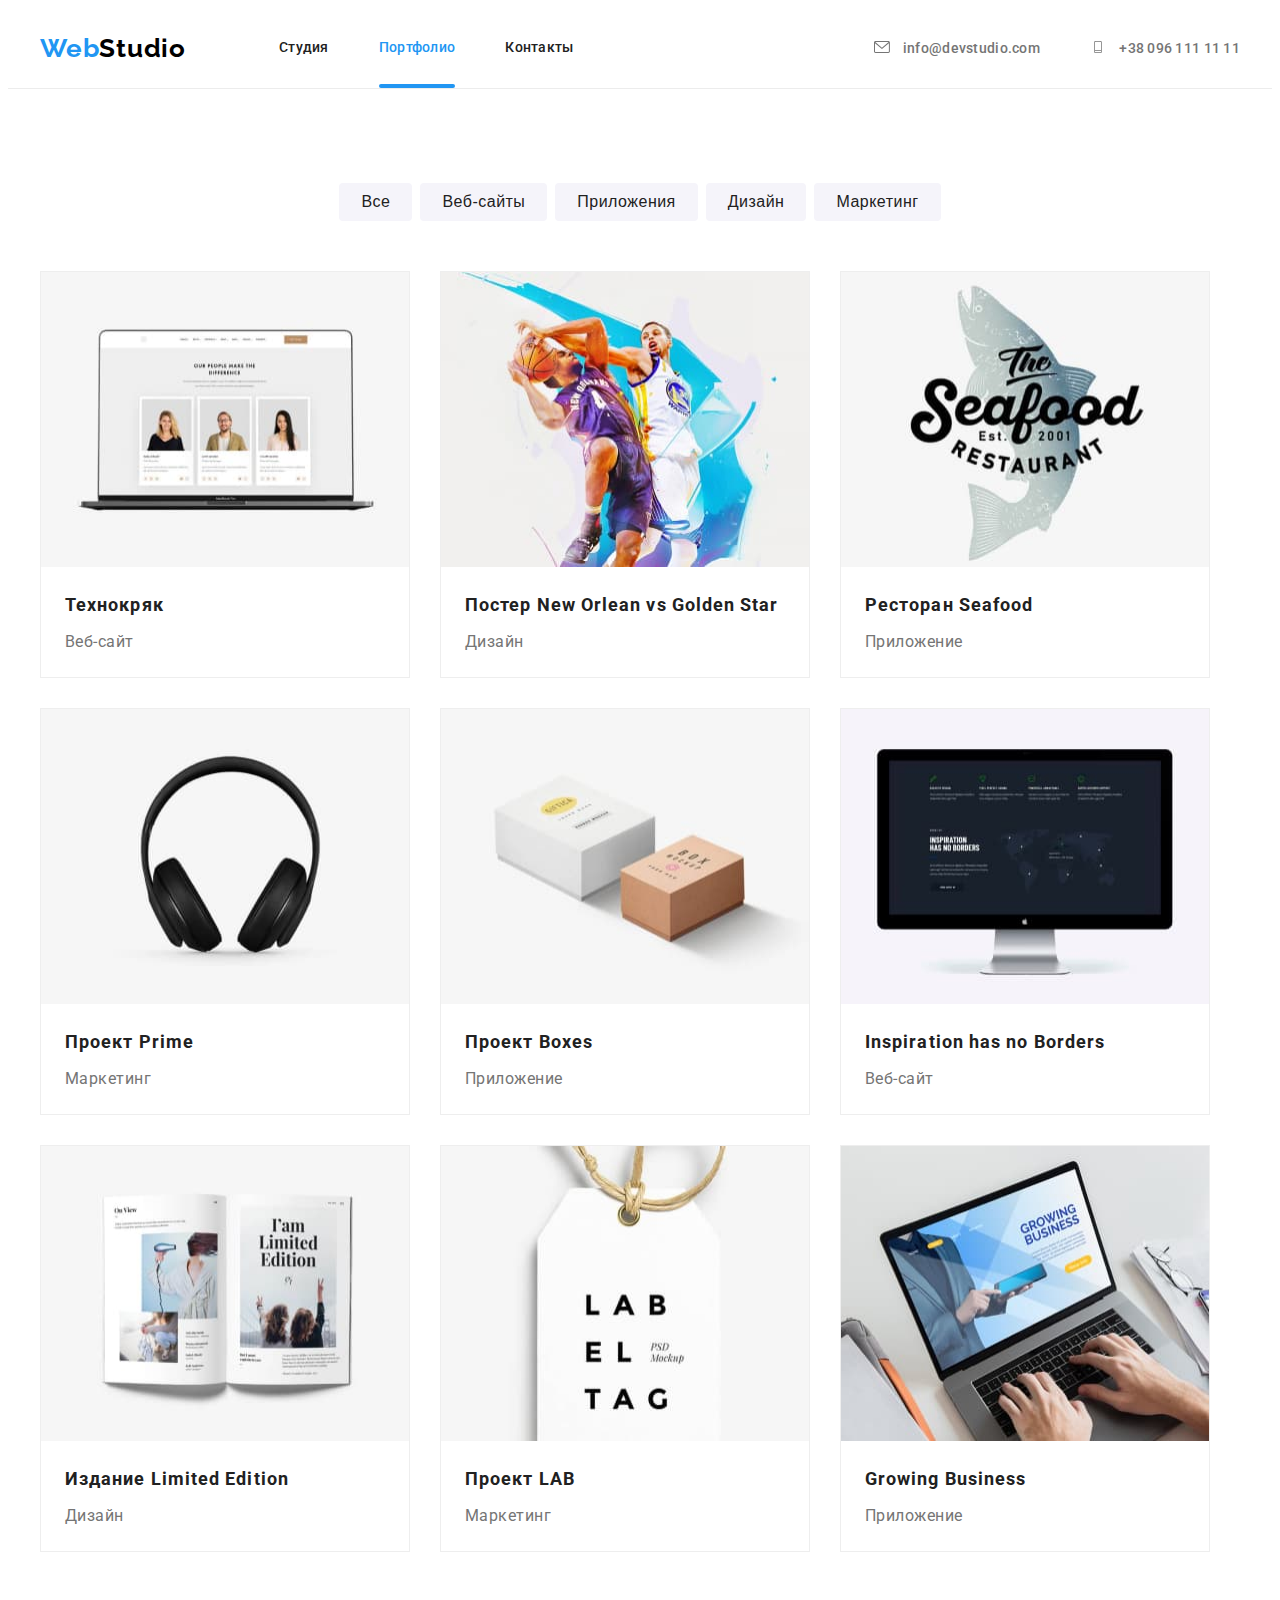
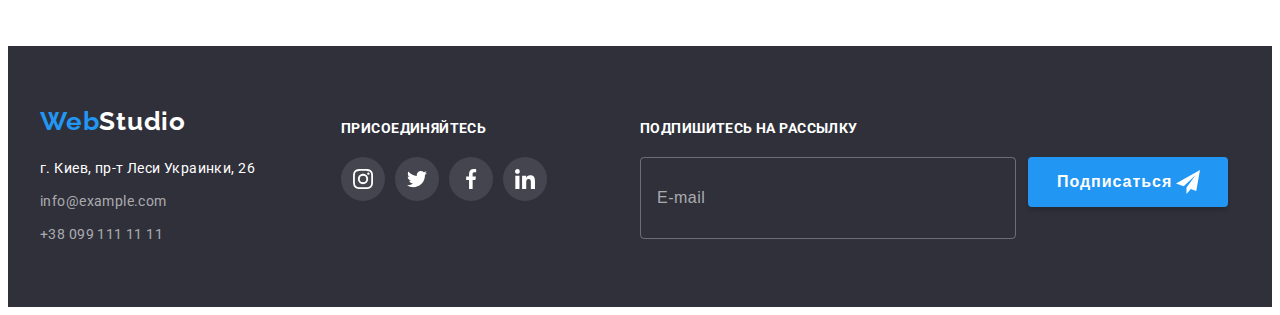
==== portfolio.html @ 43b305fa "Создал клон и перенес файлы предыдущей работы" ====
<!DOCTYPE html>
<html lang="ru">
  <head>
    <meta charset="UTF-8" />
    <meta name="viewport" content="width=device-width, initial-scale=1.0" />
    <title>Портфолио</title>
    <link rel="preconnect" href="https://fonts.gstatic.com" />
    <link
      href="https://fonts.googleapis.com/css2?family=Raleway:wght@700&family=Roboto:wght@400;500;700;900&display=swap"
      rel="stylesheet"
    />
    <link
      rel="stylesheet"
      href="https://cdnjs.cloudflare.com/ajax/libs/modern-normalize/1.0.0/modern-normalize.min.css"
      integrity="sha512-ISS7cAi1PEhQ8jnbJpJZMd29NlhNj4AWYyLOSp2CE/CsHxTCu+r+t0D2yoJudVrd0/8fTVPUVDzY5Tvli75u/g=="
      crossorigin="anonymous"
    />
    <link rel="stylesheet" href="./css/portfolio.min.css" />
  </head>
  <body>
    <!--шапка сайта-->
    <header class="header">
      <div class="conteiner">
        <nav class="nav">
          <a class="logo" href="./index.html"
            >Web<span class="header-hf-logo">Studio</span>
          </a>

          <ul class="nav-list">
            <li class="nav-list-item">
              <a class="nav-list-link any-transition" href="./index.html"
                >Студия</a
              >
            </li>
            <li class="nav-list-item">
              <a class="nav-list-link current any-transition" href=""
                >Портфолио</a
              >
            </li>
            <li class="nav-list-item">
              <a class="nav-list-link any-transition" href="">Контакты</a>
            </li>
          </ul>
        </nav>

        <ul class="header-contacts">
          <li class="header-contacts-item">
            <a
              class="header-contacts-link-mail any-transition"
              href="mailto:info@devstudio.com"
            >
              <svg class="header-contacts-link-icon any-transition">
                <use href="./sprite.svg#mail"></use>
              </svg>
              info@devstudio.com
            </a>
          </li>
          <li class="header-contacts-item">
            <a
              class="header-contacts-link-tel any-transition"
              href="tel:+380961111111"
            >
              <svg class="header-contacts-link-icon any-transition">
                <use href="./sprite.svg#tel"></use>
              </svg>
              +38 096 111 11 11</a
            >
          </li>
        </ul>
      </div>
    </header>
    <!--герой-->
    <main class="portfolio-hero">
      <section class="portfolio-nav">
        <div class="conteiner">
          <h1 hidden>Портфолио</h1>
          <ul class="portfolio-nav-list">
            <li class="portfolio-nav-list-item">
              <button
                class="portfolio-nav-list-btn any-transition"
                type="button"
              >
                Все
              </button>
            </li>
            <li class="portfolio-nav-list-item">
              <button
                class="portfolio-nav-list-btn any-transition"
                type="button"
              >
                Веб-сайты
              </button>
            </li>
            <li class="portfolio-nav-list-item">
              <button
                class="portfolio-nav-list-btn any-transition"
                type="button"
              >
                Приложения
              </button>
            </li>
            <li class="portfolio-nav-list-item">
              <button
                class="portfolio-nav-list-btn any-transition"
                type="button"
              >
                Дизайн
              </button>
            </li>
            <li class="portfolio-nav-list-item">
              <button
                class="portfolio-nav-list-btn any-transition"
                type="button"
              >
                Маркетинг
              </button>
            </li>
          </ul>

          <ul class="portfolio-list">
            <li class="portfolio-list-item">
              <a class="portfolio-list-link any-transition" href="">
                <div class="portfolio-overlay-wrapper">
                  <img
                    class="portfolio-list-img"
                    src="./portfolio-images/img-1.jpg"
                    alt="экран ноутбука с картинками"
                    width="370"
                    height="295"
                  />
                  <p class="portfolio-overlay-list">
                    Технокряк это современная площадка распространения
                    коронавируса. Компании используют эту платформу для
                    цифрового шпионажа и атак на защищённые сервера конкурентов.
                  </p>
                </div>

                <h2 class="portfolio-list-title">Технокряк</h2>
                <p class="portfolio-list-services">Веб-сайт</p>
              </a>
            </li>
            <li class="portfolio-list-item">
              <a class="portfolio-list-link any-transition" href="">
                <div class="portfolio-overlay-wrapper">
                  <img
                    class="portfolio-list-img"
                    src="./portfolio-images/img-2.jpg"
                    alt="два баскетболиста"
                    width="370"
                    height="295"
                  />
                  <p class="portfolio-overlay-list">
                    Постер New Orlean vs Golden Star это современная площадка
                    распространения коронавируса. Компании используют эту
                    платформу для цифрового шпионажа и атак на защищённые
                    сервера конкурентов.
                  </p>
                </div>
                <h2 class="portfolio-list-title">
                  Постер New Orlean vs Golden Star
                </h2>
                <p class="portfolio-list-services">Дизайн</p>
              </a>
            </li>
            <li class="portfolio-list-item">
              <a class="portfolio-list-link any-transition" href="">
                <div class="portfolio-overlay-wrapper">
                  <img
                    class="portfolio-list-img"
                    src="./portfolio-images/img-3.jpg"
                    alt="рисунок рыбы с подписью"
                    width="370"
                    height="295"
                  />
                  <p class="portfolio-overlay-list">
                    Ресторан Seafood это современная площадка распространения
                    коронавируса. Компании используют эту платформу для
                    цифрового шпионажа и атак на защищённые сервера конкурентов.
                  </p>
                </div>
                <h2 class="portfolio-list-title">Ресторан Seafood</h2>
                <p class="portfolio-list-services">Приложение</p>
              </a>
            </li>
            <li class="portfolio-list-item">
              <a class="portfolio-list-link any-transition" href="">
                <div class="portfolio-overlay-wrapper">
                  <img
                    class="portfolio-list-img"
                    src="./portfolio-images/img-4.jpg"
                    alt="наушники"
                    width="370"
                    height="295"
                  />
                  <p class="portfolio-overlay-list">
                    Проект Prime это современная площадка распространения
                    коронавируса. Компании используют эту платформу для
                    цифрового шпионажа и атак на защищённые сервера конкурентов.
                  </p>
                </div>
                <h2 class="portfolio-list-title">Проект Prime</h2>
                <p class="portfolio-list-services">Маркетинг</p>
              </a>
            </li>
            <li class="portfolio-list-item">
              <a class="portfolio-list-link any-transition" href="">
                <div class="portfolio-overlay-wrapper">
                  <img
                    class="portfolio-list-img"
                    src="./portfolio-images/img-5.jpg"
                    alt="две коробки"
                    width="370"
                    height="295"
                  />
                  <p class="portfolio-overlay-list">
                    Проект Boxes это современная площадка распространения
                    коронавируса. Компании используют эту платформу для
                    цифрового шпионажа и атак на защищённые сервера конкурентов.
                  </p>
                </div>
                <h2 class="portfolio-list-title">Проект Boxes</h2>
                <p class="portfolio-list-services">Приложение</p>
              </a>
            </li>
            <li class="portfolio-list-item">
              <a class="portfolio-list-link any-transition" href="">
                <div class="portfolio-overlay-wrapper">
                  <img
                    class="portfolio-list-img"
                    src="./portfolio-images/img-6.jpg"
                    alt="монитор с картинками"
                    width="370"
                    height="295"
                  />
                  <p class="portfolio-overlay-list">
                    Inspiration has no Borders это современная площадка
                    распространения коронавируса. Компании используют эту
                    платформу для цифрового шпионажа и атак на защищённые
                    сервера конкурентов.
                  </p>
                </div>
                <h2 class="portfolio-list-title">Inspiration has no Borders</h2>
                <p class="portfolio-list-services">Веб-сайт</p>
              </a>
            </li>
            <li class="portfolio-list-item">
              <a class="portfolio-list-link any-transition" href="">
                <div class="portfolio-overlay-wrapper">
                  <img
                    class="portfolio-list-img"
                    src="./portfolio-images/img-7.jpg"
                    alt="открытый журнал"
                    width="370"
                    height="295"
                  />
                  <p class="portfolio-overlay-list">
                    Издание Limited Edition это современная площадка
                    распространения коронавируса. Компании используют эту
                    платформу для цифрового шпионажа и атак на защищённые
                    сервера конкурентов.
                  </p>
                </div>
                <h2 class="portfolio-list-title">Издание Limited Edition</h2>
                <p class="portfolio-list-services">Дизайн</p>
              </a>
            </li>
            <li class="portfolio-list-item">
              <a class="portfolio-list-link any-transition" href="">
                <div class="portfolio-overlay-wrapper">
                  <img
                    class="portfolio-list-img"
                    src="./portfolio-images/img-8.jpg"
                    alt="бейдж с надписью лаб"
                    width="370"
                    height="295"
                  />
                  <p class="portfolio-overlay-list">
                    Проект LAB это современная площадка распространения
                    коронавируса. Компании используют эту платформу для
                    цифрового шпионажа и атак на защищённые сервера конкурентов.
                  </p>
                </div>
                <h2 class="portfolio-list-title">Проект LAB</h2>
                <p class="portfolio-list-services">Маркетинг</p>
              </a>
            </li>
            <li class="portfolio-list-item">
              <a class="portfolio-list-link any-transition" href="">
                <div class="portfolio-overlay-wrapper">
                  <img
                    class="portfolio-list-img"
                    src="./portfolio-images/img-9.jpg"
                    alt="набор текста на ноутбуке"
                    width="370"
                    height="295"
                  />
                  <p class="portfolio-overlay-list">
                    Growing Business это современная площадка распространения
                    коронавируса. Компании используют эту платформу для
                    цифрового шпионажа и атак на защищённые сервера конкурентов.
                  </p>
                </div>
                <h2 class="portfolio-list-title">Growing Business</h2>
                <p class="portfolio-list-services">Приложение</p>
              </a>
            </li>
          </ul>
        </div>
      </section>
    </main>
    <!--подвал-->
    <footer class="footer">
      <!--контактная инфо-->
      <section class="footer-contact">
        <div class="conteiner">
          <address class="footer-address">
            <h2 class="visually-hidden">контакты</h2>
            <div class="footer-address-list-wrapper">
              <a class="logo" href="./index.html"
                >Web<span class="footer-hf-logo">Studio</span></a
              >
              <ul class="footer-address-list">
                <li class="footer-address-list-item">
                  <a
                    class="footer-address-link"
                    href="https://goo.gl/maps/9ujybrKW8emvLEQx5"
                    target="blank"
                    >г. Киев, пр-т Леси Украинки, 26</a
                  >
                </li>
                <li class="footer-address-list-item">
                  <a
                    class="footer-address-link-mail"
                    href="mailto:info@example.com"
                    >info@example.com</a
                  >
                </li>
                <li class="footer-address-list-item">
                  <a class="footer-address-link-tel" href="tel:+380991111111"
                    >+38 099 111 11 11</a
                  >
                </li>
              </ul>
            </div>
          </address>
          <div class="footer-social-list-wrapper">
            <h3 class="footer-social-list-subtitle">присоединяйтесь</h3>
            <ul class="footer-social-list">
              <li class="footer-social-list-item">
                <div class="footer-list-content-wrapper">
                  <a class="footer-social-link any-transition" href="">
                    <svg class="footer-social-icon">
                      <use href="./sprite.svg#instagram"></use>
                    </svg>
                  </a>
                </div>
              </li>
              <li class="footer-social-list-item">
                <div class="footer-list-content-wrapper">
                  <a class="footer-social-link any-transition" href="">
                    <svg class="footer-social-icon">
                      <use href="./sprite.svg#twitter"></use>
                    </svg>
                  </a>
                </div>
              </li>
              <li class="footer-social-list-item">
                <div class="footer-list-content-wrapper">
                  <a class="footer-social-link any-transition" href="">
                    <svg class="footer-social-icon">
                      <use href="./sprite.svg#facebook"></use>
                    </svg>
                  </a>
                </div>
              </li>
              <li class="footer-social-list-item">
                <div class="footer-list-content-wrapper">
                  <a class="footer-social-link any-transition" href="">
                    <svg class="footer-social-icon">
                      <use href="./sprite.svg#linkedin"></use>
                    </svg>
                  </a>
                </div>
              </li>
            </ul>
          </div>

          <form class="footer-form" action="#">
            <b class="footer-form-appeal">Подпишитесь на рассылку</b>
            <div class="footer-form-wrapper">
              <input
                class="footer-form-email"
                type="email"
                name="email"
                placeholder="E-mail"
              />
              <button class="footer-form-button" type="submit">
                Подписаться
                <svg class="footer-form-button-icon">
                  <use href="./sprite.svg#icon-send"></use>
                </svg>
              </button>
            </div>
          </form>
        </div>
      </section>
    </footer>
  </body>
</html>
---- css/portfolio.min.css ----
.visually-hidden{position:absolute !important;clip:rect(1px 1px 1px 1px);clip:rect(1px, 1px, 1px, 1px);padding:0 !important;border:0 !important;height:1px !important;width:1px !important;overflow:hidden}.any-transition{transition:color 250ms cubic-bezier(0.4, 0, 0.2, 1),fill 250ms cubic-bezier(0.4, 0, 0.2, 1),background-color 250ms cubic-bezier(0.4, 0, 0.2, 1),border-color 250ms cubic-bezier(0.4, 0, 0.2, 1),box-shadow 250ms cubic-bezier(0.4, 0, 0.2, 1)}.nav-list .nav-list-link.current{color:var(--active-link-color)}.nav-list .nav-list-link.current{position:relative}.nav-list .nav-list-link.current::after{content:"";position:absolute;left:0;bottom:0;display:block;width:100%;height:4px;background-color:var(--active-link-color);border-radius:2px}:root{--main-font: "Roboto", sans-serif;--secondary-font: "Raleway", sans-serif;--active-link-color: #2196f3}.header{border-bottom:1px solid #ECECEC}body{font-family:var(--main-font);font-style:normal}h1,h2,h3,h4,h5,h6{padding:0;margin:0}ul{padding:0;margin:0}p{padding:0;margin:0}img{display:block}.nav-list,.portfolio-nav-list,.portfolio-list,.header-contacts,.principles-list,.description-list,.team-list,.footer-address-list{list-style:none}.conteiner{margin-left:auto;margin-right:auto;width:1200px;padding-left:15px;padding-right:15px}.header .conteiner{display:flex;align-items:center}.header-contacts{display:flex;margin-left:auto}.header-contacts-link-icon{width:16px;height:12px;margin-right:10px;fill:#757575}.header-contacts-link-tel{margin-left:50px}.header-contacts-link-mail,.header-contacts-link-tel{font-weight:500;font-size:14px;line-height:1.14;letter-spacing:0.02em;text-decoration:none;padding-top:32px;padding-bottom:32px;color:#757575}.header-contacts-link-mail:hover,.header-contacts-link-mail:focus,.header-contacts-link-tel:hover,.header-contacts-link-tel:focus{color:var(--active-link-color)}.header-contacts-link-mail:hover .header-contacts-link-icon,.header-contacts-link-mail:focus .header-contacts-link-icon,.header-contacts-link-tel:hover .header-contacts-link-icon,.header-contacts-link-tel:focus .header-contacts-link-icon{fill:var(--active-link-color)}.nav{display:flex;align-items:center}.nav-list{display:flex;align-items:center}.nav-list-item{display:flex;align-items:center}.nav-list-item:not(:last-child){margin-right:50px}.nav-list-link{font-weight:500;font-size:14px;line-height:1.14;letter-spacing:0.02em;text-decoration:none;padding-top:32px;padding-bottom:32px}.nav-list-link{color:#212121}.nav-list-link:hover,.nav-list-link:focus{color:var(--active-link-color)}.logo{font-family:var(--secondary-font);font-style:normal;font-weight:700;font-size:26px;line-height:1.19;letter-spacing:0.03em;text-decoration:none;color:#2196f3}.nav .logo{margin-right:93px}.header-hf-logo{color:#000000}.portfolio-nav{padding:94px 0}.portfolio-nav-list{display:flex;align-items:center;justify-content:center;min-width:611px}.portfolio-nav-list-item{margin-bottom:50px}.portfolio-nav-list-item:not(:last-child){margin-right:8px}.portfolio-nav-list-btn{padding:6px 22px;font-weight:500;font-size:16px;line-height:1.63;text-align:center;letter-spacing:0.03em;border-radius:4px;border:0;background-color:#f5f4fa;color:#212121}.portfolio-nav-list-btn:hover,.portfolio-nav-list-btn:focus{background-color:var(--active-link-color);color:#ffffff;box-shadow:0px 3px 1px rgba(0,0,0,0.1),0px 1px 2px rgba(0,0,0,0.08),0px 2px 2px rgba(0,0,0,0.12);border-radius:4px}.portfolio-list{display:flex;flex-wrap:wrap}.portfolio-list-item:nth-child(3n){margin-right:0}.portfolio-list-item{margin-right:30px;margin-bottom:30px;flex-basis:calc(100% / 3 - 30px);background:#ffffff;width:370px}.portfolio-list-item:nth-last-child(-n+3){margin-bottom:0}.portfolio-list-title{min-width:322px;margin:20px 24px 4px;font-weight:700;font-size:18px;line-height:2;letter-spacing:0.06em;color:#212121}.portfolio-list-services{min-width:322px;margin:0 24px 20px;font-weight:400;font-size:16px;line-height:1.88;letter-spacing:0.03em;color:#757575}.portfolio-list-link{text-decoration:none;display:block;border:1px solid #eeeeee}.portfolio-list-link:hover,.portfolio-list-link:focus{box-shadow:0px 1px 1px rgba(0,0,0,0.12),0px 4px 4px rgba(0,0,0,0.06),1px 4px 6px rgba(0,0,0,0.16)}.portfolio-overlay-wrapper{position:relative;overflow:hidden}.portfolio-overlay-list{position:absolute;top:0;left:0;width:100%;height:100%;font-weight:400;font-size:18px;line-height:1.56;letter-spacing:0.03em;padding:63px 24px;color:#ffffff;background-color:rgba(33,150,243,0.9);transition:transform 250ms cubic-bezier(0.4, 0, 0.2, 1);transform:translateY(100%)}.portfolio-list-link:hover .portfolio-overlay-list,.portfolio-list-link:focus .portfolio-overlay-list{transform:translateY(0)}.footer{padding:60px 0 60px;background:#2f303a}.footer-contact .logo{display:inline-block;min-width:145px;margin-bottom:20px}.footer-contact .conteiner{display:flex}.footer-hf-logo{color:#ffffff}.footer-address{font-style:normal}.footer-address-list-item{min-width:231px}.footer-address-list-item:not(:last-child){margin-bottom:9px}.footer-address-link{color:#ffffff}.footer-address-link,.footer-address-link-mail,.footer-address-link-tel{font-weight:400;font-size:14px;line-height:1.71;letter-spacing:0.03em;text-decoration:none}.footer-address-link-mail,.footer-address-link-tel{color:rgba(255,255,255,0.6)}.footer-social-list{display:flex;justify-content:space-between;min-width:206px}.footer-social-list-wrapper{margin-left:70px}.footer-social-list-subtitle{font-weight:700;font-size:14px;line-height:1.14;letter-spacing:0.03em;text-transform:uppercase;margin:15px 0px 20px 0px;color:#ffffff}.footer-social-list-item{list-style:none}.footer-social-link{display:flex;justify-content:center;align-items:center;width:44px;height:44px;border-radius:50%;background-color:rgba(255,255,255,0.1)}.footer-social-link:hover,.footer-social-link:focus{background-color:var(--active-link-color)}.footer-social-icon{width:20px;height:20px;fill:#ffffff}.footer-form{margin-left:93px}.footer-form-appeal{display:block;font-weight:700;font-size:14px;line-height:1.14;letter-spacing:0.03em;text-transform:uppercase;color:#ffffff;margin-top:15px;margin-bottom:20px}.footer-form-wrapper{display:flex}.footer-form-email{min-width:358px;height:50px;border:1px solid rgba(255,255,255,0.3);border-radius:4px;background-color:transparent;padding:15px 0px 15px 16px}.footer-form input::placeholder{font-weight:400;font-size:16px;line-height:1.25;letter-spacing:0.03em;color:rgba(255,255,255,0.6)}.footer-form-button{position:relative;font-weight:700;font-size:16px;line-height:1.87;text-align:left;letter-spacing:0.06em;min-width:200px;height:50px;background-color:var(--active-link-color);box-shadow:0px 4px 4px rgba(0,0,0,0.15);border-radius:4px;border:none;margin-left:12px;padding:10px 28px 10px 29px;color:#ffffff}.footer-form-button-icon{position:absolute;width:24px;height:24px;top:13px;right:28px;fill:#ffffff}
/*# sourceMappingURL=portfolio.min.css.map */
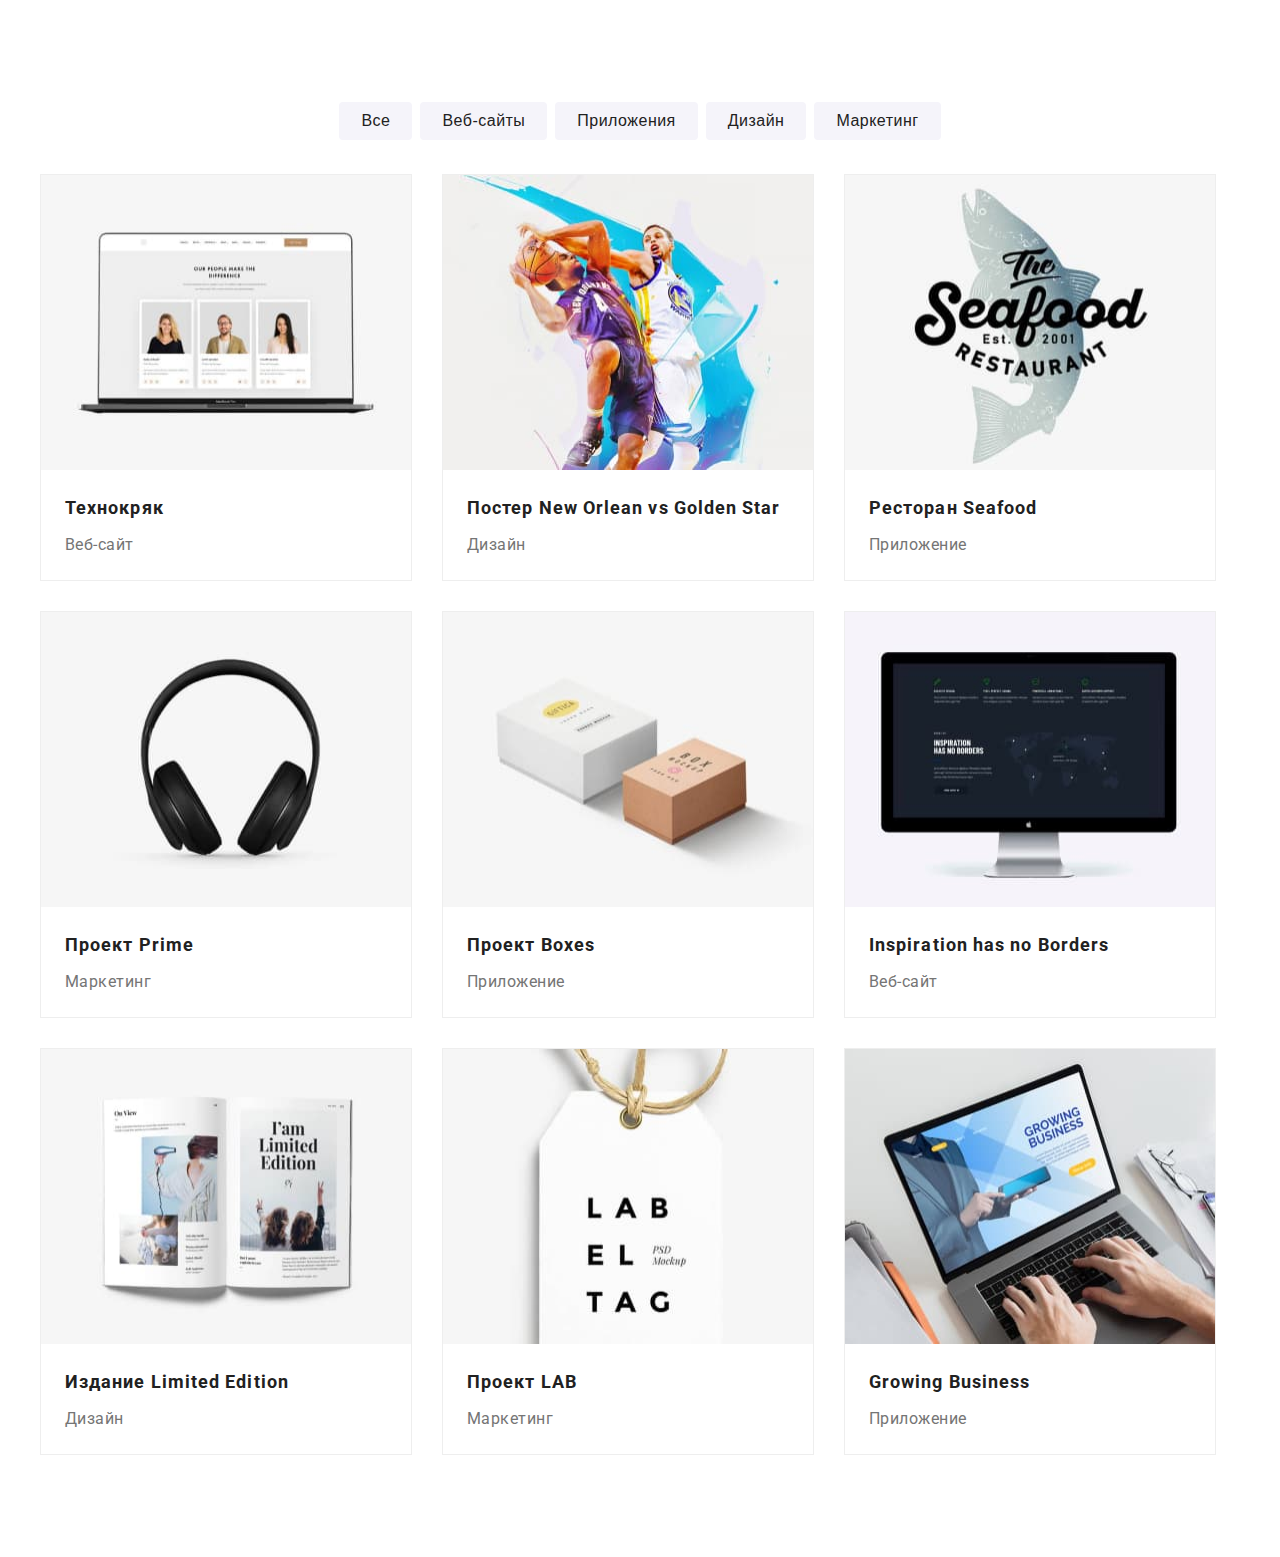
==== commit 77c1be7c: "Добавил стили portfolio (480,768,1200)" ====
--- a/portfolio.html
+++ b/portfolio.html
@@ -19,7 +19,7 @@
   </head>
   <body>
     <!--шапка сайта-->
-    <header class="header">
+    <!-- <header class="header">
       <div class="conteiner">
         <nav class="nav">
           <a class="logo" href="./index.html"
@@ -68,7 +68,7 @@
           </li>
         </ul>
       </div>
-    </header>
+    </header> -->
     <!--герой-->
     <main class="portfolio-hero">
       <section class="portfolio-nav">
@@ -309,9 +309,9 @@
       </section>
     </main>
     <!--подвал-->
-    <footer class="footer">
+    <!-- <footer class="footer">
       <!--контактная инфо-->
-      <section class="footer-contact">
+    <!-- <section class="footer-contact">
         <div class="conteiner">
           <address class="footer-address">
             <h2 class="visually-hidden">контакты</h2>
@@ -403,7 +403,7 @@
             </div>
           </form>
         </div>
-      </section>
-    </footer>
+      </section> -->
+    <!-- </footer>  -->
   </body>
 </html>
--- a/css/portfolio.min.css
+++ b/css/portfolio.min.css
@@ -1,2 +1,2 @@
-.visually-hidden{position:absolute !important;clip:rect(1px 1px 1px 1px);clip:rect(1px, 1px, 1px, 1px);padding:0 !important;border:0 !important;height:1px !important;width:1px !important;overflow:hidden}.any-transition{transition:color 250ms cubic-bezier(0.4, 0, 0.2, 1),fill 250ms cubic-bezier(0.4, 0, 0.2, 1),background-color 250ms cubic-bezier(0.4, 0, 0.2, 1),border-color 250ms cubic-bezier(0.4, 0, 0.2, 1),box-shadow 250ms cubic-bezier(0.4, 0, 0.2, 1)}.nav-list .nav-list-link.current{color:var(--active-link-color)}.nav-list .nav-list-link.current{position:relative}.nav-list .nav-list-link.current::after{content:"";position:absolute;left:0;bottom:0;display:block;width:100%;height:4px;background-color:var(--active-link-color);border-radius:2px}:root{--main-font: "Roboto", sans-serif;--secondary-font: "Raleway", sans-serif;--active-link-color: #2196f3}.header{border-bottom:1px solid #ECECEC}body{font-family:var(--main-font);font-style:normal}h1,h2,h3,h4,h5,h6{padding:0;margin:0}ul{padding:0;margin:0}p{padding:0;margin:0}img{display:block}.nav-list,.portfolio-nav-list,.portfolio-list,.header-contacts,.principles-list,.description-list,.team-list,.footer-address-list{list-style:none}.conteiner{margin-left:auto;margin-right:auto;width:1200px;padding-left:15px;padding-right:15px}.header .conteiner{display:flex;align-items:center}.header-contacts{display:flex;margin-left:auto}.header-contacts-link-icon{width:16px;height:12px;margin-right:10px;fill:#757575}.header-contacts-link-tel{margin-left:50px}.header-contacts-link-mail,.header-contacts-link-tel{font-weight:500;font-size:14px;line-height:1.14;letter-spacing:0.02em;text-decoration:none;padding-top:32px;padding-bottom:32px;color:#757575}.header-contacts-link-mail:hover,.header-contacts-link-mail:focus,.header-contacts-link-tel:hover,.header-contacts-link-tel:focus{color:var(--active-link-color)}.header-contacts-link-mail:hover .header-contacts-link-icon,.header-contacts-link-mail:focus .header-contacts-link-icon,.header-contacts-link-tel:hover .header-contacts-link-icon,.header-contacts-link-tel:focus .header-contacts-link-icon{fill:var(--active-link-color)}.nav{display:flex;align-items:center}.nav-list{display:flex;align-items:center}.nav-list-item{display:flex;align-items:center}.nav-list-item:not(:last-child){margin-right:50px}.nav-list-link{font-weight:500;font-size:14px;line-height:1.14;letter-spacing:0.02em;text-decoration:none;padding-top:32px;padding-bottom:32px}.nav-list-link{color:#212121}.nav-list-link:hover,.nav-list-link:focus{color:var(--active-link-color)}.logo{font-family:var(--secondary-font);font-style:normal;font-weight:700;font-size:26px;line-height:1.19;letter-spacing:0.03em;text-decoration:none;color:#2196f3}.nav .logo{margin-right:93px}.header-hf-logo{color:#000000}.portfolio-nav{padding:94px 0}.portfolio-nav-list{display:flex;align-items:center;justify-content:center;min-width:611px}.portfolio-nav-list-item{margin-bottom:50px}.portfolio-nav-list-item:not(:last-child){margin-right:8px}.portfolio-nav-list-btn{padding:6px 22px;font-weight:500;font-size:16px;line-height:1.63;text-align:center;letter-spacing:0.03em;border-radius:4px;border:0;background-color:#f5f4fa;color:#212121}.portfolio-nav-list-btn:hover,.portfolio-nav-list-btn:focus{background-color:var(--active-link-color);color:#ffffff;box-shadow:0px 3px 1px rgba(0,0,0,0.1),0px 1px 2px rgba(0,0,0,0.08),0px 2px 2px rgba(0,0,0,0.12);border-radius:4px}.portfolio-list{display:flex;flex-wrap:wrap}.portfolio-list-item:nth-child(3n){margin-right:0}.portfolio-list-item{margin-right:30px;margin-bottom:30px;flex-basis:calc(100% / 3 - 30px);background:#ffffff;width:370px}.portfolio-list-item:nth-last-child(-n+3){margin-bottom:0}.portfolio-list-title{min-width:322px;margin:20px 24px 4px;font-weight:700;font-size:18px;line-height:2;letter-spacing:0.06em;color:#212121}.portfolio-list-services{min-width:322px;margin:0 24px 20px;font-weight:400;font-size:16px;line-height:1.88;letter-spacing:0.03em;color:#757575}.portfolio-list-link{text-decoration:none;display:block;border:1px solid #eeeeee}.portfolio-list-link:hover,.portfolio-list-link:focus{box-shadow:0px 1px 1px rgba(0,0,0,0.12),0px 4px 4px rgba(0,0,0,0.06),1px 4px 6px rgba(0,0,0,0.16)}.portfolio-overlay-wrapper{position:relative;overflow:hidden}.portfolio-overlay-list{position:absolute;top:0;left:0;width:100%;height:100%;font-weight:400;font-size:18px;line-height:1.56;letter-spacing:0.03em;padding:63px 24px;color:#ffffff;background-color:rgba(33,150,243,0.9);transition:transform 250ms cubic-bezier(0.4, 0, 0.2, 1);transform:translateY(100%)}.portfolio-list-link:hover .portfolio-overlay-list,.portfolio-list-link:focus .portfolio-overlay-list{transform:translateY(0)}.footer{padding:60px 0 60px;background:#2f303a}.footer-contact .logo{display:inline-block;min-width:145px;margin-bottom:20px}.footer-contact .conteiner{display:flex}.footer-hf-logo{color:#ffffff}.footer-address{font-style:normal}.footer-address-list-item{min-width:231px}.footer-address-list-item:not(:last-child){margin-bottom:9px}.footer-address-link{color:#ffffff}.footer-address-link,.footer-address-link-mail,.footer-address-link-tel{font-weight:400;font-size:14px;line-height:1.71;letter-spacing:0.03em;text-decoration:none}.footer-address-link-mail,.footer-address-link-tel{color:rgba(255,255,255,0.6)}.footer-social-list{display:flex;justify-content:space-between;min-width:206px}.footer-social-list-wrapper{margin-left:70px}.footer-social-list-subtitle{font-weight:700;font-size:14px;line-height:1.14;letter-spacing:0.03em;text-transform:uppercase;margin:15px 0px 20px 0px;color:#ffffff}.footer-social-list-item{list-style:none}.footer-social-link{display:flex;justify-content:center;align-items:center;width:44px;height:44px;border-radius:50%;background-color:rgba(255,255,255,0.1)}.footer-social-link:hover,.footer-social-link:focus{background-color:var(--active-link-color)}.footer-social-icon{width:20px;height:20px;fill:#ffffff}.footer-form{margin-left:93px}.footer-form-appeal{display:block;font-weight:700;font-size:14px;line-height:1.14;letter-spacing:0.03em;text-transform:uppercase;color:#ffffff;margin-top:15px;margin-bottom:20px}.footer-form-wrapper{display:flex}.footer-form-email{min-width:358px;height:50px;border:1px solid rgba(255,255,255,0.3);border-radius:4px;background-color:transparent;padding:15px 0px 15px 16px}.footer-form input::placeholder{font-weight:400;font-size:16px;line-height:1.25;letter-spacing:0.03em;color:rgba(255,255,255,0.6)}.footer-form-button{position:relative;font-weight:700;font-size:16px;line-height:1.87;text-align:left;letter-spacing:0.06em;min-width:200px;height:50px;background-color:var(--active-link-color);box-shadow:0px 4px 4px rgba(0,0,0,0.15);border-radius:4px;border:none;margin-left:12px;padding:10px 28px 10px 29px;color:#ffffff}.footer-form-button-icon{position:absolute;width:24px;height:24px;top:13px;right:28px;fill:#ffffff}
+.visually-hidden{position:absolute !important;clip:rect(1px 1px 1px 1px);clip:rect(1px, 1px, 1px, 1px);padding:0 !important;border:0 !important;height:1px !important;width:1px !important;overflow:hidden}.any-transition{transition:color 250ms cubic-bezier(0.4, 0, 0.2, 1),fill 250ms cubic-bezier(0.4, 0, 0.2, 1),background-color 250ms cubic-bezier(0.4, 0, 0.2, 1),border-color 250ms cubic-bezier(0.4, 0, 0.2, 1),box-shadow 250ms cubic-bezier(0.4, 0, 0.2, 1)}.nav-list .nav-list-link.current{color:var(--active-link-color)}.nav-list .nav-list-link.current{position:relative}.nav-list .nav-list-link.current::after{content:"";position:absolute;left:0;bottom:0;display:block;width:100%;height:4px;background-color:var(--active-link-color);border-radius:2px}:root{--main-font: "Roboto", sans-serif;--secondary-font: "Raleway", sans-serif;--active-link-color: #2196f3}.header{border-bottom:1px solid #ECECEC}body{font-family:var(--main-font);font-style:normal}h1,h2,h3,h4,h5,h6{padding:0;margin:0}ul{padding:0;margin:0}p{padding:0;margin:0}img{display:block}.nav-list,.portfolio-nav-list,.portfolio-list,.header-contacts,.principles-list,.description-list,.team-list,.footer-address-list{list-style:none}.conteiner{width:100%;padding-left:15px;padding-right:15px;margin:0 auto}@media screen and (min-width: 480px){.conteiner{max-width:480px}}@media screen and (min-width: 768px){.conteiner{max-width:768px}}@media screen and (min-width: 1200px){.conteiner{max-width:1200px}}.header .conteiner{display:flex;align-items:center}.header-contacts{display:flex;margin-left:auto}.header-contacts-link-icon{width:16px;height:12px;margin-right:10px;fill:#757575}.header-contacts-link-tel{margin-left:50px}.header-contacts-link-mail,.header-contacts-link-tel{font-weight:500;font-size:14px;line-height:1.14;letter-spacing:0.02em;text-decoration:none;padding-top:32px;padding-bottom:32px;color:#757575}.header-contacts-link-mail:hover,.header-contacts-link-mail:focus,.header-contacts-link-tel:hover,.header-contacts-link-tel:focus{color:var(--active-link-color)}.header-contacts-link-mail:hover .header-contacts-link-icon,.header-contacts-link-mail:focus .header-contacts-link-icon,.header-contacts-link-tel:hover .header-contacts-link-icon,.header-contacts-link-tel:focus .header-contacts-link-icon{fill:var(--active-link-color)}.nav{display:flex;align-items:center}.nav-list{display:flex;align-items:center}.nav-list-item{display:flex;align-items:center}.nav-list-item:not(:last-child){margin-right:50px}.nav-list-link{font-weight:500;font-size:14px;line-height:1.14;letter-spacing:0.02em;text-decoration:none;padding-top:32px;padding-bottom:32px}.nav-list-link{color:#212121}.nav-list-link:hover,.nav-list-link:focus{color:var(--active-link-color)}.logo{font-family:var(--secondary-font);font-style:normal;font-weight:700;font-size:26px;line-height:1.19;letter-spacing:0.03em;text-decoration:none;color:#2196f3}.nav .logo{margin-right:93px}.header-hf-logo{color:#000000}.portfolio-nav-list{padding:60px 0px 40px}.portfolio-nav-list{display:flex;flex-wrap:wrap;align-items:center}.portfolio-nav-list-btn{padding:6px 22px;font-weight:500;font-size:16px;line-height:1.62;text-align:center;letter-spacing:0.03em;border-radius:4px;border:none;background-color:#f5f4fa;color:#212121}.portfolio-nav-list-btn:hover,.portfolio-nav-list-btn:focus{background-color:var(--active-link-color);color:#ffffff;box-shadow:0px 3px 1px rgba(0,0,0,0.1),0px 1px 2px rgba(0,0,0,0.08),0px 2px 2px rgba(0,0,0,0.12);border-radius:4px}.portfolio-nav-list-item:not(:last-child){margin-right:8px}@media screen and (max-width: 767px){.portfolio-nav-list-item:nth-child(3n){margin-right:0}.portfolio-nav-list-item{margin-bottom:15px}.portfolio-nav-list-item:nth-last-child(-n+2){margin-bottom:0px}}@media screen and (min-width: 768px){.portfolio-nav-list{padding:60px 63px 14px}.portfolio-nav-list{flex-wrap:nowrap;justify-content:center}}@media screen and (min-width: 1200px){.portfolio-nav-list{padding:94px 0 34px}}.portfolio-list{padding-bottom:60px}.portfolio-list-item{background:#ffffff;border:1px solid #eeeeee}.portfolio-list-item:not(:last-child){margin-bottom:30px}.portfolio-list-title{min-width:402px;margin:20px 24px 4px;font-weight:700;font-size:18px;line-height:2;letter-spacing:0.06em;color:#212121}.portfolio-list-services{min-width:402px;margin:0 24px 20px;font-weight:400;font-size:16px;line-height:1.88;letter-spacing:0.03em;color:#757575}.portfolio-list-link{text-decoration:none;display:block}.portfolio-list-link:hover,.portfolio-list-link:focus{box-shadow:0px 1px 1px rgba(0,0,0,0.12),0px 4px 4px rgba(0,0,0,0.06),1px 4px 6px rgba(0,0,0,0.16)}.portfolio-overlay-wrapper{position:relative;overflow:hidden}.portfolio-overlay-list{position:absolute;top:0;left:0;width:100%;height:100%;font-weight:400;font-size:18px;line-height:1.56;letter-spacing:0.03em;padding:77px 24px;color:#ffffff;background-color:rgba(33,150,243,0.9);transition:transform 250ms cubic-bezier(0.4, 0, 0.2, 1);transform:translateY(100%)}.portfolio-list-link:hover .portfolio-overlay-list,.portfolio-list-link:focus .portfolio-overlay-list{transform:translateY(0)}@media screen and (min-width: 768px){.portfolio-list{display:flex;flex-wrap:wrap}.portfolio-list-item:nth-child(2n){margin-right:0}.portfolio-list-item{margin-right:30px;margin-bottom:30px;flex-basis:calc(100% / 2 - 30px)}.portfolio-list-item:nth-last-child(-n+2){margin-bottom:0;margin-right:0}}@media screen and (min-width: 1200px){.portfolio-list{padding-bottom:94px}.portfolio-list .portfolio-list-item:nth-child(3n){margin-right:0}.portfolio-list .portfolio-list-item{margin-right:30px;margin-bottom:30px;flex-basis:calc(100% / 3 - 30px);width:370px}.portfolio-list .portfolio-list-item:nth-last-child(-n+3){margin-bottom:0}.portfolio-list .portfolio-list-title{min-width:322px}.portfolio-list .portfolio-list-services{min-width:322px}}.footer{text-align:center;padding:60px 0 60px;background:#2f303a}.footer-address{margin-bottom:60px}.footer-contact .logo{display:inline-block;min-width:154px;margin-bottom:20px}.footer-hf-logo{color:#ffffff}.footer-address{font-style:normal}.footer-address-list-item{min-width:231px}.footer-address-list-item:not(:last-child){margin-bottom:9px}.footer-address-link{color:#ffffff}.footer-address-link,.footer-address-link-mail,.footer-address-link-tel{font-weight:400;font-size:14px;line-height:1.71;letter-spacing:0.03em;text-decoration:none}.footer-address-link-mail,.footer-address-link-tel{color:rgba(255,255,255,0.6)}.footer-social-list{display:flex;justify-content:center;min-width:206px}.footer-social-list-subtitle{font-weight:700;font-size:14px;line-height:1.14;letter-spacing:0.03em;text-transform:uppercase;margin:15px 0px 20px 0px;color:#ffffff}.footer-social-list-item{list-style:none}.footer-social-link{display:flex;justify-content:center;align-items:center;width:44px;height:44px;border-radius:50%;background-color:rgba(255,255,255,0.1)}.footer-social-link:hover,.footer-social-link:focus{background-color:var(--active-link-color)}.footer-social-icon{width:20px;height:20px;fill:#ffffff}.footer-list-content-wrapper{margin-bottom:60px}.footer-social-list-item:not(:last-child){margin-right:10px}.footer-form-appeal{display:block;font-weight:700;font-size:14px;line-height:1.14;letter-spacing:0.03em;text-transform:uppercase;margin-bottom:20px;color:#ffffff}.footer-form-email{min-width:450px;height:50px;border:1px solid rgba(255,255,255,0.3);border-radius:4px;background-color:transparent;padding:15px 0px 15px 16px;margin-bottom:20px}.footer-form input::placeholder{font-weight:400;font-size:16px;line-height:1.25;letter-spacing:0.03em;color:rgba(255,255,255,0.6)}.footer-form-button{position:relative;font-weight:700;font-size:16px;line-height:1.87;text-align:left;letter-spacing:0.06em;min-width:200px;height:50px;background-color:var(--active-link-color);box-shadow:0px 4px 4px rgba(0,0,0,0.15);border-radius:4px;border:none;padding:10px 28px 10px 29px;color:#ffffff}.footer-form-button-icon{position:absolute;width:24px;height:24px;top:13px;right:28px;fill:#ffffff}@media screen and (min-width: 768px){.footer-form-wrapper{display:flex;align-items:center;flex-direction:column}.footer-address-social-list-wrapper{display:flex;justify-content:space-between;padding:0 89px 0 76px}}@media screen and (min-width: 1200px){.footer{text-align:start}.footer .conteiner{display:flex}.footer-social-list-wrapper{margin-left:70px}.footer-address-social-list-wrapper{display:flex;justify-content:space-between;padding:0;margin-right:93px}.footer-form-wrapper{display:flex;flex-wrap:nowrap;align-items:stretch;flex-direction:row}.footer-form-email{min-width:358px;margin-right:12px;margin-bottom:0}.footer-form-appeal{padding-top:12px}.footer-social-list-subtitle{margin-top:0;padding-top:12px}.footer-list-content-wrapper{margin-bottom:0}}
 /*# sourceMappingURL=portfolio.min.css.map */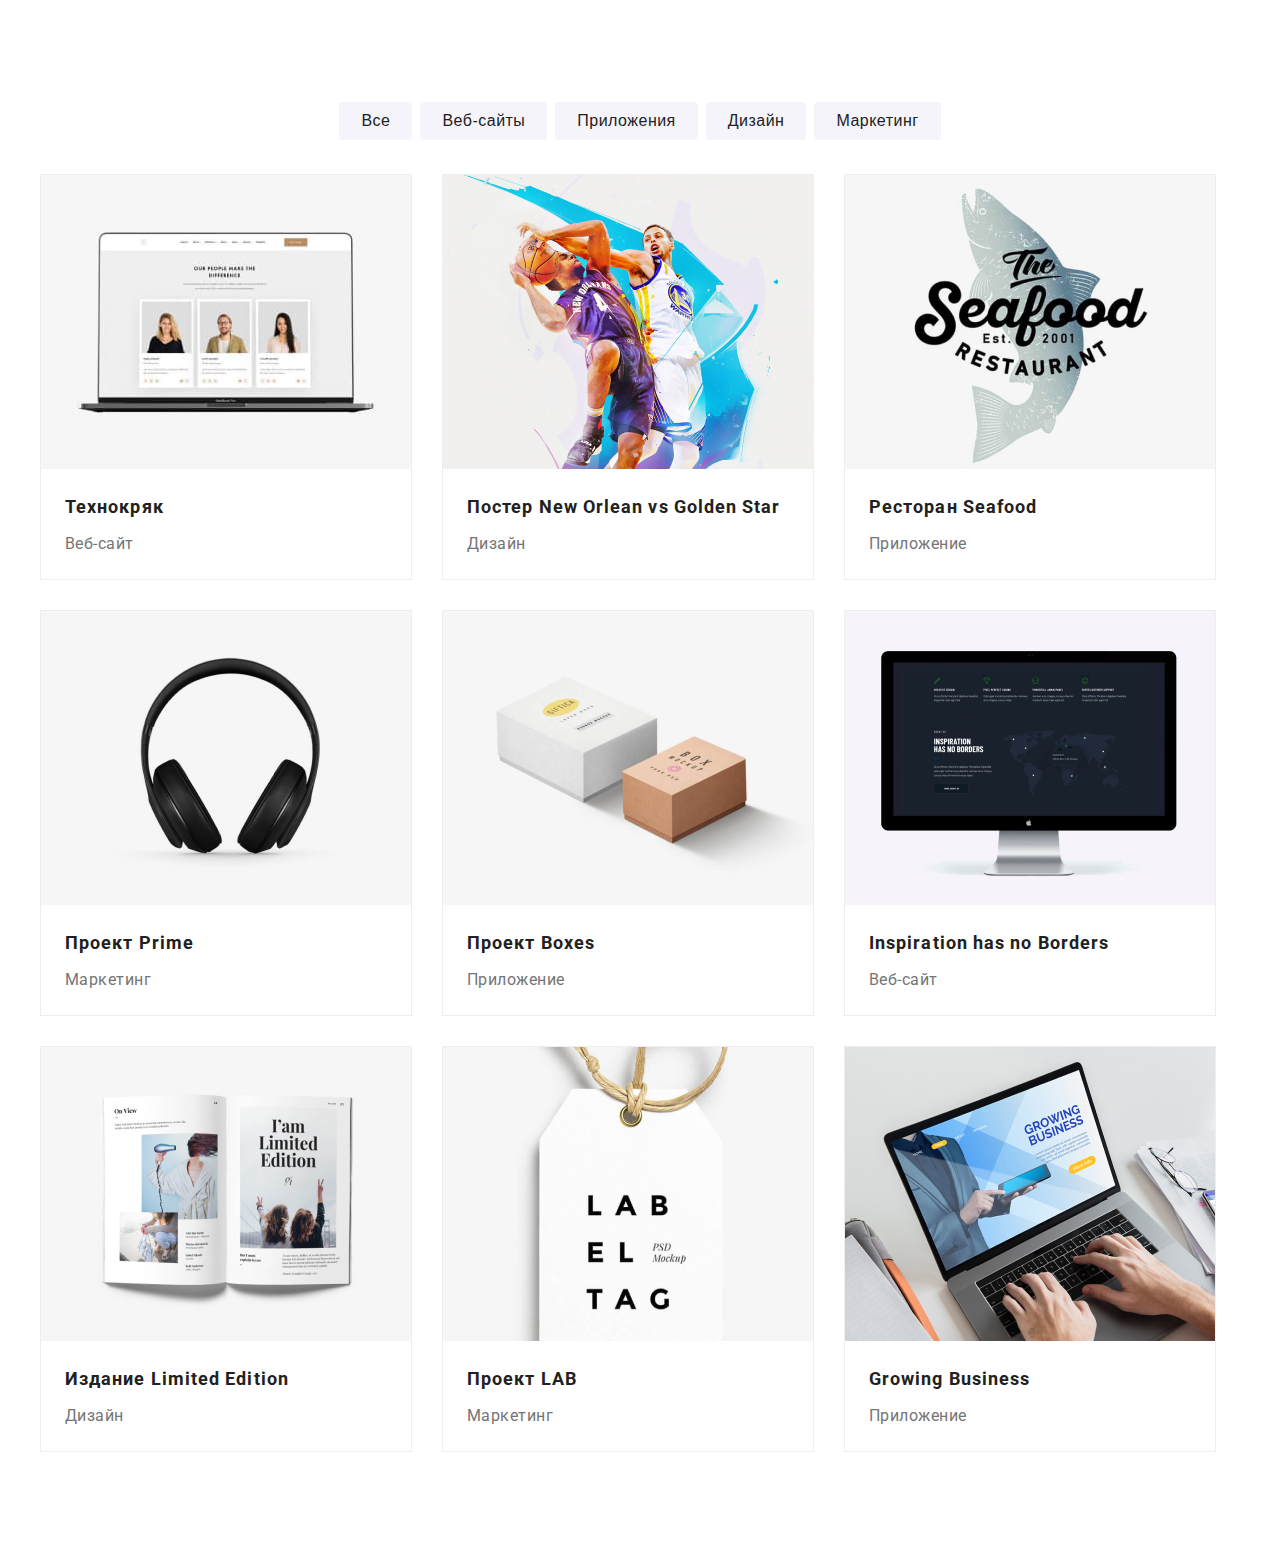
==== commit 6e18aacd: "Добавил фото в portfolio 1x, 2x" ====
--- a/portfolio.html
+++ b/portfolio.html
@@ -121,13 +121,36 @@
             <li class="portfolio-list-item">
               <a class="portfolio-list-link any-transition" href="">
                 <div class="portfolio-overlay-wrapper">
-                  <img
-                    class="portfolio-list-img"
-                    src="./portfolio-images/img-1.jpg"
-                    alt="экран ноутбука с картинками"
-                    width="370"
-                    height="295"
-                  />
+                  <picture class="portfolio-overlay-wrapper-picture">
+                    <source
+                      srcset="
+                        ./portfolio-images/img-d-1x.jpg  1x,
+                        ./portfolio-images/img-d-@2x.jpg 2x
+                      "
+                      media="(min-width: 1200px)"
+                    />
+                    <source
+                      srcset="
+                        ./portfolio-images/img-t-1x.jpg  1x,
+                        ./portfolio-images/img-t-@2x.jpg 2x
+                      "
+                      media="(min-width: 768px)"
+                    />
+                    <source
+                      srcset="
+                        ./portfolio-images/img-m-1x.jpg  1x,
+                        ./portfolio-images/img-m-@2x.jpg 2x
+                      "
+                      media="(min-width: 320px)"
+                    />
+
+                    <img
+                      class="portfolio-list-img"
+                      src="./portfolio-images/img-m-1x.jpg"
+                      alt="экран ноутбука с картинками"
+                    />
+                  </picture>
+
                   <p class="portfolio-overlay-list">
                     Технокряк это современная площадка распространения
                     коронавируса. Компании используют эту платформу для
@@ -142,13 +165,36 @@
             <li class="portfolio-list-item">
               <a class="portfolio-list-link any-transition" href="">
                 <div class="portfolio-overlay-wrapper">
-                  <img
-                    class="portfolio-list-img"
-                    src="./portfolio-images/img-2.jpg"
-                    alt="два баскетболиста"
-                    width="370"
-                    height="295"
-                  />
+                  <picture class="portfolio-overlay-wrapper-picture">
+                    <source
+                      srcset="
+                        ./portfolio-images/img-d2-1x.jpg  1x,
+                        ./portfolio-images/img-d2-@2x.jpg 2x
+                      "
+                      media="(min-width: 1200px)"
+                    />
+                    <source
+                      srcset="
+                        ./portfolio-images/img-t2-1x.jpg  1x,
+                        ./portfolio-images/img-t2-@2x.jpg 2x
+                      "
+                      media="(min-width: 768px)"
+                    />
+                    <source
+                      srcset="
+                        ./portfolio-images/img-m2-1x.jpg  1x,
+                        ./portfolio-images/img-m2-@2x.jpg 2x
+                      "
+                      media="(min-width: 320px)"
+                    />
+
+                    <img
+                      class="portfolio-list-img"
+                      src="./portfolio-images/img-m2-1x.jpg"
+                      alt="два баскетболиста"
+                    />
+                  </picture>
+
                   <p class="portfolio-overlay-list">
                     Постер New Orlean vs Golden Star это современная площадка
                     распространения коронавируса. Компании используют эту
@@ -165,13 +211,36 @@
             <li class="portfolio-list-item">
               <a class="portfolio-list-link any-transition" href="">
                 <div class="portfolio-overlay-wrapper">
-                  <img
-                    class="portfolio-list-img"
-                    src="./portfolio-images/img-3.jpg"
-                    alt="рисунок рыбы с подписью"
-                    width="370"
-                    height="295"
-                  />
+                  <picture class="portfolio-overlay-wrapper-picture">
+                    <source
+                      srcset="
+                        ./portfolio-images/img-d3-1x.jpg  1x,
+                        ./portfolio-images/img-d3-@2x.jpg 2x
+                      "
+                      media="(min-width: 1200px)"
+                    />
+                    <source
+                      srcset="
+                        ./portfolio-images/img-t3-1x.jpg  1x,
+                        ./portfolio-images/img-t3-@2x.jpg 2x
+                      "
+                      media="(min-width: 768px)"
+                    />
+                    <source
+                      srcset="
+                        ./portfolio-images/img-m3-1x.jpg  1x,
+                        ./portfolio-images/img-m3-@2x.jpg 2x
+                      "
+                      media="(min-width: 320px)"
+                    />
+
+                    <img
+                      class="portfolio-list-img"
+                      src="./portfolio-images/img-m3-1x.jpg"
+                      alt="рисунок рыбы с подписью"
+                    />
+                  </picture>
+
                   <p class="portfolio-overlay-list">
                     Ресторан Seafood это современная площадка распространения
                     коронавируса. Компании используют эту платформу для
@@ -185,13 +254,36 @@
             <li class="portfolio-list-item">
               <a class="portfolio-list-link any-transition" href="">
                 <div class="portfolio-overlay-wrapper">
-                  <img
-                    class="portfolio-list-img"
-                    src="./portfolio-images/img-4.jpg"
-                    alt="наушники"
-                    width="370"
-                    height="295"
-                  />
+                  <picture class="portfolio-overlay-wrapper-picture">
+                    <source
+                      srcset="
+                        ./portfolio-images/img-d4-1x.jpg  1x,
+                        ./portfolio-images/img-d4-@2x.jpg 2x
+                      "
+                      media="(min-width: 1200px)"
+                    />
+                    <source
+                      srcset="
+                        ./portfolio-images/img-t4-1x.jpg  1x,
+                        ./portfolio-images/img-t4-@2x.jpg 2x
+                      "
+                      media="(min-width: 768px)"
+                    />
+                    <source
+                      srcset="
+                        ./portfolio-images/img-m4-1x.jpg  1x,
+                        ./portfolio-images/img-m4-@2x.jpg 2x
+                      "
+                      media="(min-width: 320px)"
+                    />
+
+                    <img
+                      class="portfolio-list-img"
+                      src="./portfolio-images/img-m4-1x.jpg"
+                      alt="наушники"
+                    />
+                  </picture>
+
                   <p class="portfolio-overlay-list">
                     Проект Prime это современная площадка распространения
                     коронавируса. Компании используют эту платформу для
@@ -205,13 +297,36 @@
             <li class="portfolio-list-item">
               <a class="portfolio-list-link any-transition" href="">
                 <div class="portfolio-overlay-wrapper">
-                  <img
-                    class="portfolio-list-img"
-                    src="./portfolio-images/img-5.jpg"
-                    alt="две коробки"
-                    width="370"
-                    height="295"
-                  />
+                  <picture class="portfolio-overlay-wrapper-picture">
+                    <source
+                      srcset="
+                        ./portfolio-images/img-d5-1x.jpg  1x,
+                        ./portfolio-images/img-d5-@2x.jpg 2x
+                      "
+                      media="(min-width: 1200px)"
+                    />
+                    <source
+                      srcset="
+                        ./portfolio-images/img-t5-1x.jpg  1x,
+                        ./portfolio-images/img-t5-@2x.jpg 2x
+                      "
+                      media="(min-width: 768px)"
+                    />
+                    <source
+                      srcset="
+                        ./portfolio-images/img-m5-1x.jpg  1x,
+                        ./portfolio-images/img-m5-@2x.jpg 2x
+                      "
+                      media="(min-width: 320px)"
+                    />
+
+                    <img
+                      class="portfolio-list-img"
+                      src="./portfolio-images/img-m5-1x.jpg"
+                      alt="две коробки"
+                    />
+                  </picture>
+
                   <p class="portfolio-overlay-list">
                     Проект Boxes это современная площадка распространения
                     коронавируса. Компании используют эту платформу для
@@ -225,13 +340,36 @@
             <li class="portfolio-list-item">
               <a class="portfolio-list-link any-transition" href="">
                 <div class="portfolio-overlay-wrapper">
-                  <img
-                    class="portfolio-list-img"
-                    src="./portfolio-images/img-6.jpg"
-                    alt="монитор с картинками"
-                    width="370"
-                    height="295"
-                  />
+                  <picture class="portfolio-overlay-wrapper-picture">
+                    <source
+                      srcset="
+                        ./portfolio-images/img-d6-1x.jpg  1x,
+                        ./portfolio-images/img-d6-@2x.jpg 2x
+                      "
+                      media="(min-width: 1200px)"
+                    />
+                    <source
+                      srcset="
+                        ./portfolio-images/img-t6-1x.jpg  1x,
+                        ./portfolio-images/img-t6-@2x.jpg 2x
+                      "
+                      media="(min-width: 768px)"
+                    />
+                    <source
+                      srcset="
+                        ./portfolio-images/img-m6-1x.jpg  1x,
+                        ./portfolio-images/img-m6-@2x.jpg 2x
+                      "
+                      media="(min-width: 320px)"
+                    />
+
+                    <img
+                      class="portfolio-list-img"
+                      src="./portfolio-images/img-m6-1x.jpg"
+                      alt="монитор с картинками"
+                    />
+                  </picture>
+
                   <p class="portfolio-overlay-list">
                     Inspiration has no Borders это современная площадка
                     распространения коронавируса. Компании используют эту
@@ -246,13 +384,36 @@
             <li class="portfolio-list-item">
               <a class="portfolio-list-link any-transition" href="">
                 <div class="portfolio-overlay-wrapper">
-                  <img
-                    class="portfolio-list-img"
-                    src="./portfolio-images/img-7.jpg"
-                    alt="открытый журнал"
-                    width="370"
-                    height="295"
-                  />
+                  <picture class="portfolio-overlay-wrapper-picture">
+                    <source
+                      srcset="
+                        ./portfolio-images/img-d7-1x.jpg  1x,
+                        ./portfolio-images/img-d7-@2x.jpg 2x
+                      "
+                      media="(min-width: 1200px)"
+                    />
+                    <source
+                      srcset="
+                        ./portfolio-images/img-t7-1x.jpg  1x,
+                        ./portfolio-images/img-t7-@2x.jpg 2x
+                      "
+                      media="(min-width: 768px)"
+                    />
+                    <source
+                      srcset="
+                        ./portfolio-images/img-m7-1x.jpg  1x,
+                        ./portfolio-images/img-m7-@2x.jpg 2x
+                      "
+                      media="(min-width: 320px)"
+                    />
+
+                    <img
+                      class="portfolio-list-img"
+                      src="./portfolio-images/img-m7-1x.jpg"
+                      alt="открытый журнал"
+                    />
+                  </picture>
+
                   <p class="portfolio-overlay-list">
                     Издание Limited Edition это современная площадка
                     распространения коронавируса. Компании используют эту
@@ -267,13 +428,36 @@
             <li class="portfolio-list-item">
               <a class="portfolio-list-link any-transition" href="">
                 <div class="portfolio-overlay-wrapper">
-                  <img
-                    class="portfolio-list-img"
-                    src="./portfolio-images/img-8.jpg"
-                    alt="бейдж с надписью лаб"
-                    width="370"
-                    height="295"
-                  />
+                  <picture class="portfolio-overlay-wrapper-picture">
+                    <source
+                      srcset="
+                        ./portfolio-images/img-d8-1x.jpg  1x,
+                        ./portfolio-images/img-d8-@2x.jpg 2x
+                      "
+                      media="(min-width: 1200px)"
+                    />
+                    <source
+                      srcset="
+                        ./portfolio-images/img-t8-1x.jpg  1x,
+                        ./portfolio-images/img-t8-@2x.jpg 2x
+                      "
+                      media="(min-width: 768px)"
+                    />
+                    <source
+                      srcset="
+                        ./portfolio-images/img-m8-1x.jpg  1x,
+                        ./portfolio-images/img-m8-@2x.jpg 2x
+                      "
+                      media="(min-width: 320px)"
+                    />
+
+                    <img
+                      class="portfolio-list-img"
+                      src="./portfolio-images/img-m8-1x.jpg"
+                      alt="бейдж с надписью лаб"
+                    />
+                  </picture>
+
                   <p class="portfolio-overlay-list">
                     Проект LAB это современная площадка распространения
                     коронавируса. Компании используют эту платформу для
@@ -287,13 +471,36 @@
             <li class="portfolio-list-item">
               <a class="portfolio-list-link any-transition" href="">
                 <div class="portfolio-overlay-wrapper">
-                  <img
-                    class="portfolio-list-img"
-                    src="./portfolio-images/img-9.jpg"
-                    alt="набор текста на ноутбуке"
-                    width="370"
-                    height="295"
-                  />
+                  <picture class="portfolio-overlay-wrapper-picture">
+                    <source
+                      srcset="
+                        ./portfolio-images/img-d9-1x.jpg  1x,
+                        ./portfolio-images/img-d9-@2x.jpg 2x
+                      "
+                      media="(min-width: 1200px)"
+                    />
+                    <source
+                      srcset="
+                        ./portfolio-images/img-t9-1x.jpg  1x,
+                        ./portfolio-images/img-t9-@2x.jpg 2x
+                      "
+                      media="(min-width: 768px)"
+                    />
+                    <source
+                      srcset="
+                        ./portfolio-images/img-m9-1x.jpg  1x,
+                        ./portfolio-images/img-m9-@2x.jpg 2x
+                      "
+                      media="(min-width: 320px)"
+                    />
+
+                    <img
+                      class="portfolio-list-img"
+                      src="./portfolio-images/img-m9-1x.jpg"
+                      alt="набор текста на ноутбуке"
+                    />
+                  </picture>
+
                   <p class="portfolio-overlay-list">
                     Growing Business это современная площадка распространения
                     коронавируса. Компании используют эту платформу для
--- a/css/portfolio.min.css
+++ b/css/portfolio.min.css
@@ -1,2 +1,2 @@
-.visually-hidden{position:absolute !important;clip:rect(1px 1px 1px 1px);clip:rect(1px, 1px, 1px, 1px);padding:0 !important;border:0 !important;height:1px !important;width:1px !important;overflow:hidden}.any-transition{transition:color 250ms cubic-bezier(0.4, 0, 0.2, 1),fill 250ms cubic-bezier(0.4, 0, 0.2, 1),background-color 250ms cubic-bezier(0.4, 0, 0.2, 1),border-color 250ms cubic-bezier(0.4, 0, 0.2, 1),box-shadow 250ms cubic-bezier(0.4, 0, 0.2, 1)}.nav-list .nav-list-link.current{color:var(--active-link-color)}.nav-list .nav-list-link.current{position:relative}.nav-list .nav-list-link.current::after{content:"";position:absolute;left:0;bottom:0;display:block;width:100%;height:4px;background-color:var(--active-link-color);border-radius:2px}:root{--main-font: "Roboto", sans-serif;--secondary-font: "Raleway", sans-serif;--active-link-color: #2196f3}.header{border-bottom:1px solid #ECECEC}body{font-family:var(--main-font);font-style:normal}h1,h2,h3,h4,h5,h6{padding:0;margin:0}ul{padding:0;margin:0}p{padding:0;margin:0}img{display:block}.nav-list,.portfolio-nav-list,.portfolio-list,.header-contacts,.principles-list,.description-list,.team-list,.footer-address-list{list-style:none}.conteiner{width:100%;padding-left:15px;padding-right:15px;margin:0 auto}@media screen and (min-width: 480px){.conteiner{max-width:480px}}@media screen and (min-width: 768px){.conteiner{max-width:768px}}@media screen and (min-width: 1200px){.conteiner{max-width:1200px}}.header .conteiner{display:flex;align-items:center}.header-contacts{display:flex;margin-left:auto}.header-contacts-link-icon{width:16px;height:12px;margin-right:10px;fill:#757575}.header-contacts-link-tel{margin-left:50px}.header-contacts-link-mail,.header-contacts-link-tel{font-weight:500;font-size:14px;line-height:1.14;letter-spacing:0.02em;text-decoration:none;padding-top:32px;padding-bottom:32px;color:#757575}.header-contacts-link-mail:hover,.header-contacts-link-mail:focus,.header-contacts-link-tel:hover,.header-contacts-link-tel:focus{color:var(--active-link-color)}.header-contacts-link-mail:hover .header-contacts-link-icon,.header-contacts-link-mail:focus .header-contacts-link-icon,.header-contacts-link-tel:hover .header-contacts-link-icon,.header-contacts-link-tel:focus .header-contacts-link-icon{fill:var(--active-link-color)}.nav{display:flex;align-items:center}.nav-list{display:flex;align-items:center}.nav-list-item{display:flex;align-items:center}.nav-list-item:not(:last-child){margin-right:50px}.nav-list-link{font-weight:500;font-size:14px;line-height:1.14;letter-spacing:0.02em;text-decoration:none;padding-top:32px;padding-bottom:32px}.nav-list-link{color:#212121}.nav-list-link:hover,.nav-list-link:focus{color:var(--active-link-color)}.logo{font-family:var(--secondary-font);font-style:normal;font-weight:700;font-size:26px;line-height:1.19;letter-spacing:0.03em;text-decoration:none;color:#2196f3}.nav .logo{margin-right:93px}.header-hf-logo{color:#000000}.portfolio-nav-list{padding:60px 0px 40px}.portfolio-nav-list{display:flex;flex-wrap:wrap;align-items:center}.portfolio-nav-list-btn{padding:6px 22px;font-weight:500;font-size:16px;line-height:1.62;text-align:center;letter-spacing:0.03em;border-radius:4px;border:none;background-color:#f5f4fa;color:#212121}.portfolio-nav-list-btn:hover,.portfolio-nav-list-btn:focus{background-color:var(--active-link-color);color:#ffffff;box-shadow:0px 3px 1px rgba(0,0,0,0.1),0px 1px 2px rgba(0,0,0,0.08),0px 2px 2px rgba(0,0,0,0.12);border-radius:4px}.portfolio-nav-list-item:not(:last-child){margin-right:8px}@media screen and (max-width: 767px){.portfolio-nav-list-item:nth-child(3n){margin-right:0}.portfolio-nav-list-item{margin-bottom:15px}.portfolio-nav-list-item:nth-last-child(-n+2){margin-bottom:0px}}@media screen and (min-width: 768px){.portfolio-nav-list{padding:60px 63px 14px}.portfolio-nav-list{flex-wrap:nowrap;justify-content:center}}@media screen and (min-width: 1200px){.portfolio-nav-list{padding:94px 0 34px}}.portfolio-list{padding-bottom:60px}.portfolio-list-item{background:#ffffff;border:1px solid #eeeeee}.portfolio-list-item:not(:last-child){margin-bottom:30px}.portfolio-list-title{min-width:402px;margin:20px 24px 4px;font-weight:700;font-size:18px;line-height:2;letter-spacing:0.06em;color:#212121}.portfolio-list-services{min-width:402px;margin:0 24px 20px;font-weight:400;font-size:16px;line-height:1.88;letter-spacing:0.03em;color:#757575}.portfolio-list-link{text-decoration:none;display:block}.portfolio-list-link:hover,.portfolio-list-link:focus{box-shadow:0px 1px 1px rgba(0,0,0,0.12),0px 4px 4px rgba(0,0,0,0.06),1px 4px 6px rgba(0,0,0,0.16)}.portfolio-overlay-wrapper{position:relative;overflow:hidden}.portfolio-overlay-list{position:absolute;top:0;left:0;width:100%;height:100%;font-weight:400;font-size:18px;line-height:1.56;letter-spacing:0.03em;padding:77px 24px;color:#ffffff;background-color:rgba(33,150,243,0.9);transition:transform 250ms cubic-bezier(0.4, 0, 0.2, 1);transform:translateY(100%)}.portfolio-list-link:hover .portfolio-overlay-list,.portfolio-list-link:focus .portfolio-overlay-list{transform:translateY(0)}@media screen and (min-width: 768px){.portfolio-list{display:flex;flex-wrap:wrap}.portfolio-list-item:nth-child(2n){margin-right:0}.portfolio-list-item{margin-right:30px;margin-bottom:30px;flex-basis:calc(100% / 2 - 30px)}.portfolio-list-item:nth-last-child(-n+2){margin-bottom:0;margin-right:0}}@media screen and (min-width: 1200px){.portfolio-list{padding-bottom:94px}.portfolio-list .portfolio-list-item:nth-child(3n){margin-right:0}.portfolio-list .portfolio-list-item{margin-right:30px;margin-bottom:30px;flex-basis:calc(100% / 3 - 30px);width:370px}.portfolio-list .portfolio-list-item:nth-last-child(-n+3){margin-bottom:0}.portfolio-list .portfolio-list-title{min-width:322px}.portfolio-list .portfolio-list-services{min-width:322px}}.footer{text-align:center;padding:60px 0 60px;background:#2f303a}.footer-address{margin-bottom:60px}.footer-contact .logo{display:inline-block;min-width:154px;margin-bottom:20px}.footer-hf-logo{color:#ffffff}.footer-address{font-style:normal}.footer-address-list-item{min-width:231px}.footer-address-list-item:not(:last-child){margin-bottom:9px}.footer-address-link{color:#ffffff}.footer-address-link,.footer-address-link-mail,.footer-address-link-tel{font-weight:400;font-size:14px;line-height:1.71;letter-spacing:0.03em;text-decoration:none}.footer-address-link-mail,.footer-address-link-tel{color:rgba(255,255,255,0.6)}.footer-social-list{display:flex;justify-content:center;min-width:206px}.footer-social-list-subtitle{font-weight:700;font-size:14px;line-height:1.14;letter-spacing:0.03em;text-transform:uppercase;margin:15px 0px 20px 0px;color:#ffffff}.footer-social-list-item{list-style:none}.footer-social-link{display:flex;justify-content:center;align-items:center;width:44px;height:44px;border-radius:50%;background-color:rgba(255,255,255,0.1)}.footer-social-link:hover,.footer-social-link:focus{background-color:var(--active-link-color)}.footer-social-icon{width:20px;height:20px;fill:#ffffff}.footer-list-content-wrapper{margin-bottom:60px}.footer-social-list-item:not(:last-child){margin-right:10px}.footer-form-appeal{display:block;font-weight:700;font-size:14px;line-height:1.14;letter-spacing:0.03em;text-transform:uppercase;margin-bottom:20px;color:#ffffff}.footer-form-email{min-width:450px;height:50px;border:1px solid rgba(255,255,255,0.3);border-radius:4px;background-color:transparent;padding:15px 0px 15px 16px;margin-bottom:20px}.footer-form input::placeholder{font-weight:400;font-size:16px;line-height:1.25;letter-spacing:0.03em;color:rgba(255,255,255,0.6)}.footer-form-button{position:relative;font-weight:700;font-size:16px;line-height:1.87;text-align:left;letter-spacing:0.06em;min-width:200px;height:50px;background-color:var(--active-link-color);box-shadow:0px 4px 4px rgba(0,0,0,0.15);border-radius:4px;border:none;padding:10px 28px 10px 29px;color:#ffffff}.footer-form-button-icon{position:absolute;width:24px;height:24px;top:13px;right:28px;fill:#ffffff}@media screen and (min-width: 768px){.footer-form-wrapper{display:flex;align-items:center;flex-direction:column}.footer-address-social-list-wrapper{display:flex;justify-content:space-between;padding:0 89px 0 76px}}@media screen and (min-width: 1200px){.footer{text-align:start}.footer .conteiner{display:flex}.footer-social-list-wrapper{margin-left:70px}.footer-address-social-list-wrapper{display:flex;justify-content:space-between;padding:0;margin-right:93px}.footer-form-wrapper{display:flex;flex-wrap:nowrap;align-items:stretch;flex-direction:row}.footer-form-email{min-width:358px;margin-right:12px;margin-bottom:0}.footer-form-appeal{padding-top:12px}.footer-social-list-subtitle{margin-top:0;padding-top:12px}.footer-list-content-wrapper{margin-bottom:0}}
+.visually-hidden{position:absolute !important;clip:rect(1px 1px 1px 1px);clip:rect(1px, 1px, 1px, 1px);padding:0 !important;border:0 !important;height:1px !important;width:1px !important;overflow:hidden}.any-transition{transition:color 250ms cubic-bezier(0.4, 0, 0.2, 1),fill 250ms cubic-bezier(0.4, 0, 0.2, 1),background-color 250ms cubic-bezier(0.4, 0, 0.2, 1),border-color 250ms cubic-bezier(0.4, 0, 0.2, 1),box-shadow 250ms cubic-bezier(0.4, 0, 0.2, 1)}.nav-list .nav-list-link.current{color:var(--active-link-color)}.nav-list .nav-list-link.current{position:relative}.nav-list .nav-list-link.current::after{content:"";position:absolute;left:0;bottom:0;display:block;width:100%;height:4px;background-color:var(--active-link-color);border-radius:2px}:root{--main-font: "Roboto", sans-serif;--secondary-font: "Raleway", sans-serif;--active-link-color: #2196f3}.header{border-bottom:1px solid #ECECEC}body{font-family:var(--main-font);font-style:normal}h1,h2,h3,h4,h5,h6{padding:0;margin:0}ul{padding:0;margin:0}p{padding:0;margin:0}img{display:block}.nav-list,.portfolio-nav-list,.portfolio-list,.header-contacts,.principles-list,.description-list,.team-list,.footer-address-list{list-style:none}.conteiner{width:100%;padding-left:15px;padding-right:15px;margin:0 auto}@media screen and (min-width: 480px){.conteiner{max-width:480px}}@media screen and (min-width: 768px){.conteiner{max-width:768px}}@media screen and (min-width: 1200px){.conteiner{max-width:1200px}}.portfolio-nav-list{padding:60px 0px 40px}.portfolio-nav-list{display:flex;flex-wrap:wrap;align-items:center}.portfolio-nav-list-btn{padding:6px 22px;font-weight:500;font-size:16px;line-height:1.62;text-align:center;letter-spacing:0.03em;border-radius:4px;border:none;background-color:#f5f4fa;color:#212121}.portfolio-nav-list-btn:hover,.portfolio-nav-list-btn:focus{background-color:var(--active-link-color);color:#ffffff;box-shadow:0px 3px 1px rgba(0,0,0,0.1),0px 1px 2px rgba(0,0,0,0.08),0px 2px 2px rgba(0,0,0,0.12);border-radius:4px}.portfolio-nav-list-item:not(:last-child){margin-right:8px}@media screen and (max-width: 767px){.portfolio-nav-list-item:nth-child(3n){margin-right:0}.portfolio-nav-list-item{margin-bottom:15px}.portfolio-nav-list-item:nth-last-child(-n+2){margin-bottom:0px}}@media screen and (min-width: 768px){.portfolio-nav-list{padding:60px 63px 14px}.portfolio-nav-list{flex-wrap:nowrap;justify-content:center}}@media screen and (min-width: 1200px){.portfolio-nav-list{padding:94px 0 34px}}.portfolio-list{padding-bottom:60px}.portfolio-list-item{background:#ffffff;border:1px solid #eeeeee}.portfolio-list-item:not(:last-child){margin-bottom:30px}.portfolio-list-title{min-width:402px;margin:20px 24px 4px;font-weight:700;font-size:18px;line-height:2;letter-spacing:0.06em;color:#212121}.portfolio-list-services{min-width:402px;margin:0 24px 20px;font-weight:400;font-size:16px;line-height:1.88;letter-spacing:0.03em;color:#757575}.portfolio-list-link{text-decoration:none;display:block;height:100%}.portfolio-list-link:hover,.portfolio-list-link:focus{box-shadow:0px 1px 1px rgba(0,0,0,0.12),0px 4px 4px rgba(0,0,0,0.06),1px 4px 6px rgba(0,0,0,0.16)}.portfolio-overlay-wrapper{position:relative;overflow:hidden}.portfolio-overlay-list{position:absolute;top:0;left:0;width:100%;height:100%;font-weight:400;font-size:18px;line-height:1.56;letter-spacing:0.03em;padding:77px 24px;color:#ffffff;background-color:rgba(33,150,243,0.9);transition:transform 250ms cubic-bezier(0.4, 0, 0.2, 1);transform:translateY(100%)}.portfolio-list-link:hover .portfolio-overlay-list,.portfolio-list-link:focus .portfolio-overlay-list{transform:translateY(0)}@media screen and (min-width: 768px){.portfolio-list{display:flex;flex-wrap:wrap}.portfolio-list-item:nth-child(2n){margin-right:0}.portfolio-list-item{margin-right:30px;margin-bottom:30px;flex-basis:calc(100% / 2 - 30px);width:354px}.portfolio-list-item:nth-last-child(-n+2){margin-bottom:0;margin-right:0}}@media screen and (min-width: 1200px){.portfolio-list{padding-bottom:94px}.portfolio-list .portfolio-list-item:nth-child(3n){margin-right:0}.portfolio-list .portfolio-list-item{margin-right:30px;margin-bottom:30px;flex-basis:calc(100% / 3 - 30px);width:370px}.portfolio-list .portfolio-list-item:nth-last-child(-n+3){margin-bottom:0}.portfolio-list .portfolio-list-title{min-width:322px}.portfolio-list .portfolio-list-services{min-width:322px}}.footer{text-align:center;padding:60px 0 60px;background:#2f303a}.footer-address{margin-bottom:60px}.footer-contact .logo{display:inline-block;min-width:154px;margin-bottom:20px}.footer-hf-logo{color:#ffffff}.footer-address{font-style:normal}.footer-address-list-item{min-width:231px}.footer-address-list-item:not(:last-child){margin-bottom:9px}.footer-address-link{color:#ffffff}.footer-address-link,.footer-address-link-mail,.footer-address-link-tel{font-weight:400;font-size:14px;line-height:1.71;letter-spacing:0.03em;text-decoration:none}.footer-address-link-mail,.footer-address-link-tel{color:rgba(255,255,255,0.6)}.footer-social-list{display:flex;justify-content:center;min-width:206px}.footer-social-list-subtitle{font-weight:700;font-size:14px;line-height:1.14;letter-spacing:0.03em;text-transform:uppercase;margin:15px 0px 20px 0px;color:#ffffff}.footer-social-list-item{list-style:none}.footer-social-link{display:flex;justify-content:center;align-items:center;width:44px;height:44px;border-radius:50%;background-color:rgba(255,255,255,0.1)}.footer-social-link:hover,.footer-social-link:focus{background-color:var(--active-link-color)}.footer-social-icon{width:20px;height:20px;fill:#ffffff}.footer-list-content-wrapper{margin-bottom:60px}.footer-social-list-item:not(:last-child){margin-right:10px}.footer-form-appeal{display:block;font-weight:700;font-size:14px;line-height:1.14;letter-spacing:0.03em;text-transform:uppercase;margin-bottom:20px;color:#ffffff}.footer-form-email{min-width:450px;height:50px;border:1px solid rgba(255,255,255,0.3);border-radius:4px;background-color:transparent;padding:15px 0px 15px 16px;margin-bottom:20px}.footer-form input::placeholder{font-weight:400;font-size:16px;line-height:1.25;letter-spacing:0.03em;color:rgba(255,255,255,0.6)}.footer-form-button{position:relative;font-weight:700;font-size:16px;line-height:1.87;text-align:left;letter-spacing:0.06em;min-width:200px;height:50px;background-color:var(--active-link-color);box-shadow:0px 4px 4px rgba(0,0,0,0.15);border-radius:4px;border:none;padding:10px 28px 10px 29px;color:#ffffff}.footer-form-button-icon{position:absolute;width:24px;height:24px;top:13px;right:28px;fill:#ffffff}@media screen and (min-width: 768px){.footer-form-wrapper{display:flex;align-items:center;flex-direction:column}.footer-address-social-list-wrapper{display:flex;justify-content:space-between;padding:0 89px 0 76px}}@media screen and (min-width: 1200px){.footer{text-align:start}.footer .conteiner{display:flex}.footer-social-list-wrapper{margin-left:70px}.footer-address-social-list-wrapper{display:flex;justify-content:space-between;padding:0;margin-right:93px}.footer-form-wrapper{display:flex;flex-wrap:nowrap;align-items:stretch;flex-direction:row}.footer-form-email{min-width:358px;margin-right:12px;margin-bottom:0}.footer-form-appeal{padding-top:12px}.footer-social-list-subtitle{margin-top:0;padding-top:12px}.footer-list-content-wrapper{margin-bottom:0}}
 /*# sourceMappingURL=portfolio.min.css.map */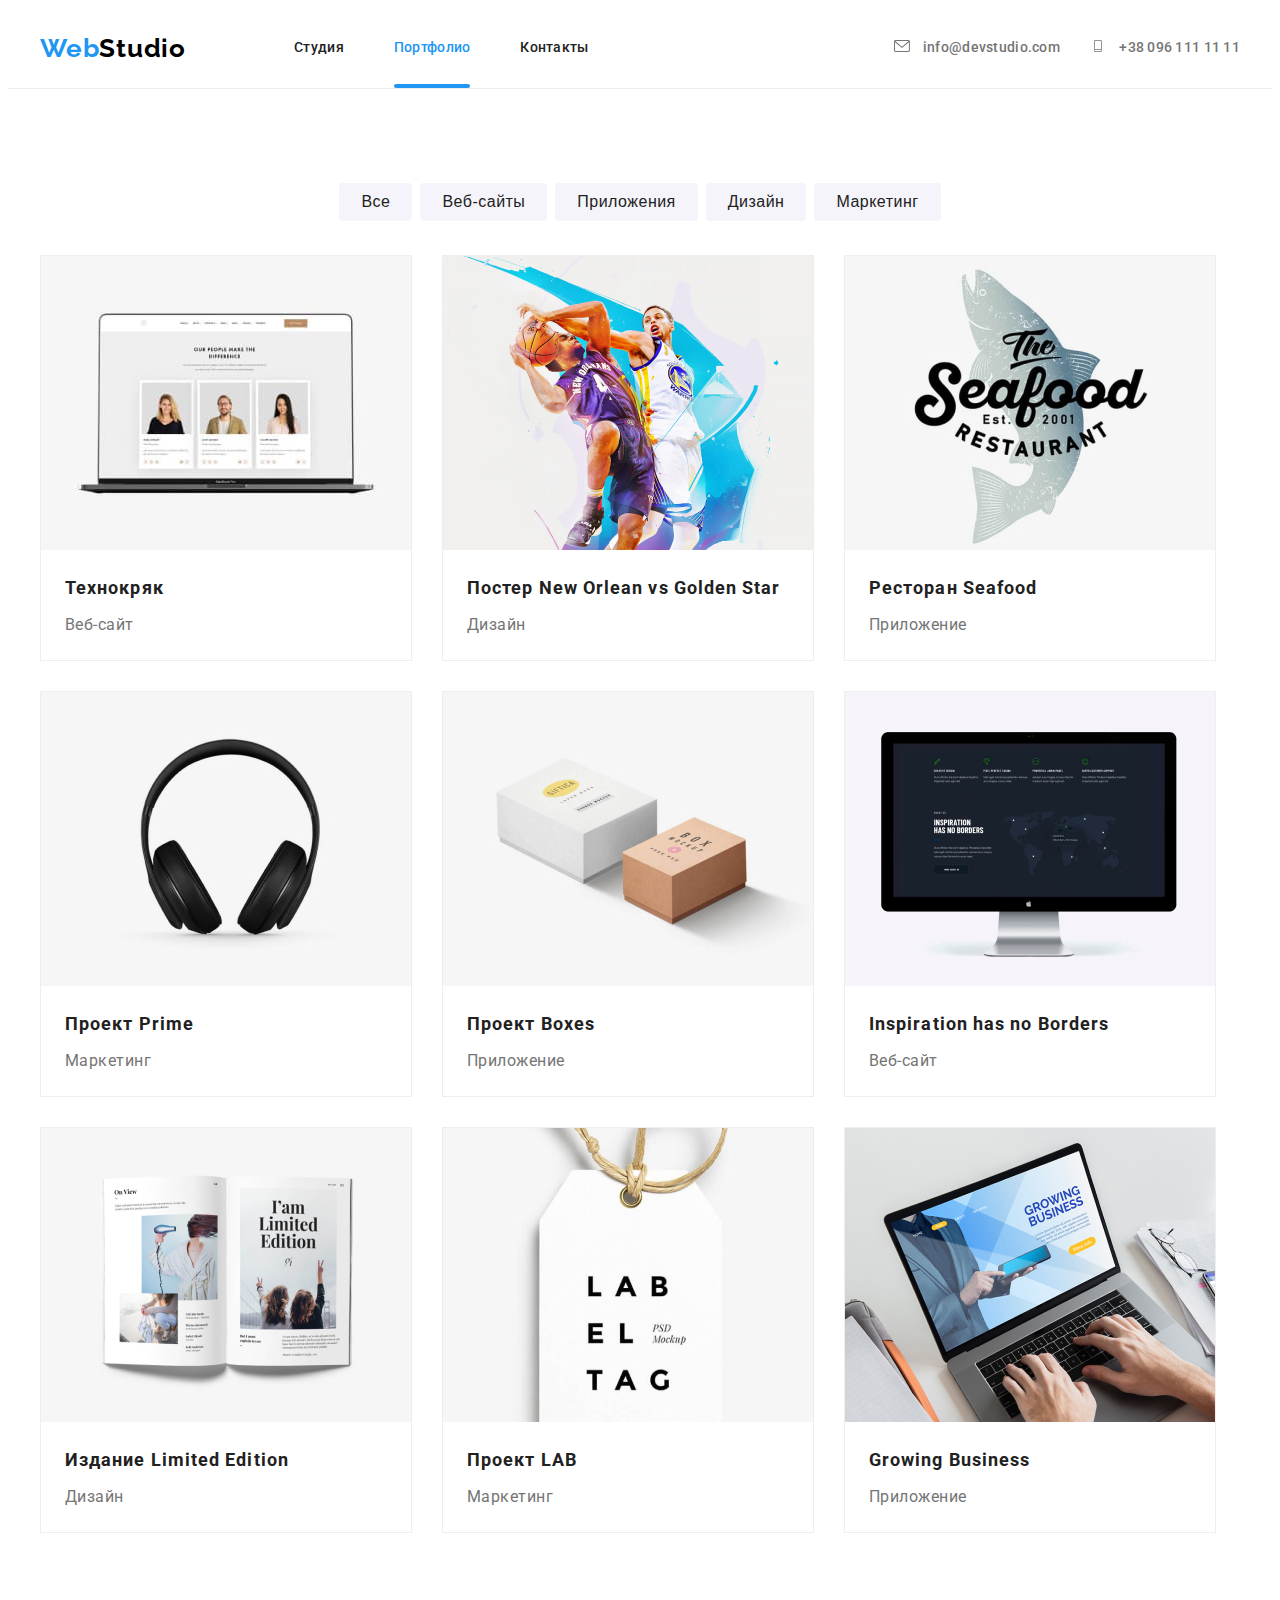
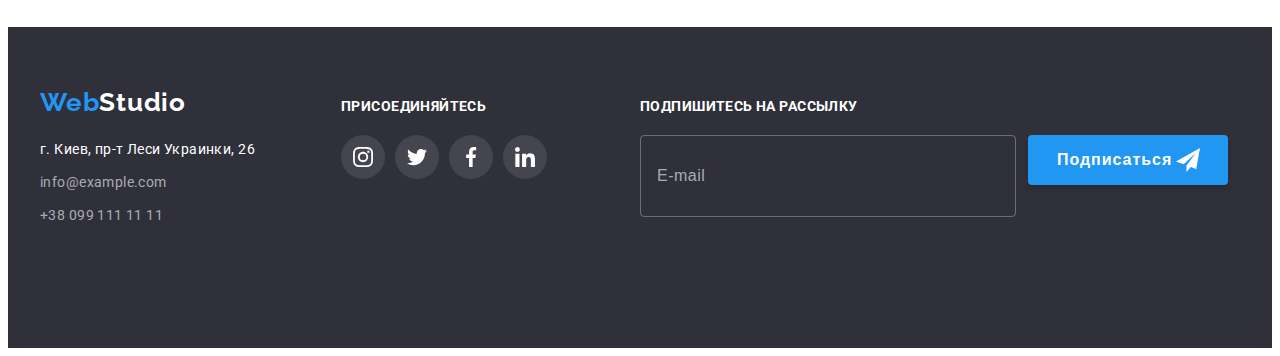
==== commit def81c58: "Добавил стили menu-button и header (480,768,1200)" ====
--- a/portfolio.html
+++ b/portfolio.html
@@ -19,56 +19,79 @@
   </head>
   <body>
     <!--шапка сайта-->
-    <!-- <header class="header">
+    <header class="header">
       <div class="conteiner">
         <nav class="nav">
-          <a class="logo" href="./index.html"
-            >Web<span class="header-hf-logo">Studio</span>
-          </a>
-
-          <ul class="nav-list">
-            <li class="nav-list-item">
-              <a class="nav-list-link any-transition" href="./index.html"
-                >Студия</a
+          <div class="logo-button-wrapper">
+            <a class="logo" href="./index.html"
+              >Web<span class="header-hf-logo">Studio</span>
+            </a>
+            <button
+              type="button"
+              class="menu-button"
+              aria-expanded="false"
+              data-menu-button
+            >
+              <svg
+                width="40"
+                height="40"
+                aria-label="Переключатель мобильного меню"
+                class="menu-button-icon"
               >
-            </li>
-            <li class="nav-list-item">
-              <a class="nav-list-link current any-transition" href=""
-                >Портфолио</a
-              >
-            </li>
-            <li class="nav-list-item">
-              <a class="nav-list-link any-transition" href="">Контакты</a>
-            </li>
-          </ul>
+                <use
+                  class="icon-cross"
+                  href="./sprite.svg#icon-cross_40px"
+                ></use>
+                <use class="icon-menu" href="./sprite.svg#icon-menu_40px"></use>
+              </svg>
+            </button>
+          </div>
+
+          <div class="menu-conteiner" data-menu>
+            <ul class="nav-list">
+              <li class="nav-list-item">
+                <a class="nav-list-link any-transition" href="./index.html"
+                  >Студия</a
+                >
+              </li>
+              <li class="nav-list-item">
+                <a class="nav-list-link current any-transition" href=""
+                  >Портфолио</a
+                >
+              </li>
+              <li class="nav-list-item">
+                <a class="nav-list-link any-transition" href="">Контакты</a>
+              </li>
+            </ul>
+
+            <ul class="header-contacts">
+              <li class="header-contacts-item">
+                <a
+                  class="header-contacts-link-mail any-transition"
+                  href="mailto:info@devstudio.com"
+                >
+                  <svg class="header-contacts-link-icon any-transition">
+                    <use href="./sprite.svg#mail"></use>
+                  </svg>
+                  info@devstudio.com
+                </a>
+              </li>
+              <li class="header-contacts-item">
+                <a
+                  class="header-contacts-link-tel any-transition"
+                  href="tel:+380961111111"
+                >
+                  <svg class="header-contacts-link-icon any-transition">
+                    <use href="./sprite.svg#tel"></use>
+                  </svg>
+                  +38 096 111 11 11</a
+                >
+              </li>
+            </ul>
+          </div>
         </nav>
-
-        <ul class="header-contacts">
-          <li class="header-contacts-item">
-            <a
-              class="header-contacts-link-mail any-transition"
-              href="mailto:info@devstudio.com"
-            >
-              <svg class="header-contacts-link-icon any-transition">
-                <use href="./sprite.svg#mail"></use>
-              </svg>
-              info@devstudio.com
-            </a>
-          </li>
-          <li class="header-contacts-item">
-            <a
-              class="header-contacts-link-tel any-transition"
-              href="tel:+380961111111"
-            >
-              <svg class="header-contacts-link-icon any-transition">
-                <use href="./sprite.svg#tel"></use>
-              </svg>
-              +38 096 111 11 11</a
-            >
-          </li>
-        </ul>
       </div>
-    </header> -->
+    </header>
     <!--герой-->
     <main class="portfolio-hero">
       <section class="portfolio-nav">
@@ -516,80 +539,82 @@
       </section>
     </main>
     <!--подвал-->
-    <!-- <footer class="footer">
+    <footer class="footer">
       <!--контактная инфо-->
-    <!-- <section class="footer-contact">
+      <section class="footer-contact">
         <div class="conteiner">
-          <address class="footer-address">
-            <h2 class="visually-hidden">контакты</h2>
-            <div class="footer-address-list-wrapper">
-              <a class="logo" href="./index.html"
-                >Web<span class="footer-hf-logo">Studio</span></a
-              >
-              <ul class="footer-address-list">
-                <li class="footer-address-list-item">
-                  <a
-                    class="footer-address-link"
-                    href="https://goo.gl/maps/9ujybrKW8emvLEQx5"
-                    target="blank"
-                    >г. Киев, пр-т Леси Украинки, 26</a
-                  >
+          <div class="footer-address-social-list-wrapper">
+            <address class="footer-address">
+              <h2 class="visually-hidden">контакты</h2>
+              <div class="footer-address-list-wrapper">
+                <a class="logo" href="./index.html"
+                  >Web<span class="footer-hf-logo">Studio</span></a
+                >
+                <ul class="footer-address-list">
+                  <li class="footer-address-list-item">
+                    <a
+                      class="footer-address-link"
+                      href="https://goo.gl/maps/9ujybrKW8emvLEQx5"
+                      target="blank"
+                      >г. Киев, пр-т Леси Украинки, 26</a
+                    >
+                  </li>
+                  <li class="footer-address-list-item">
+                    <a
+                      class="footer-address-link-mail"
+                      href="mailto:info@example.com"
+                      >info@example.com</a
+                    >
+                  </li>
+                  <li class="footer-address-list-item">
+                    <a class="footer-address-link-tel" href="tel:+380991111111"
+                      >+38 099 111 11 11</a
+                    >
+                  </li>
+                </ul>
+              </div>
+            </address>
+            <div class="footer-social-list-wrapper">
+              <h3 class="footer-social-list-subtitle">присоединяйтесь</h3>
+              <ul class="footer-social-list">
+                <li class="footer-social-list-item">
+                  <div class="footer-list-content-wrapper">
+                    <a class="footer-social-link any-transition" href="">
+                      <svg class="footer-social-icon">
+                        <use href="./sprite.svg#instagram"></use>
+                      </svg>
+                    </a>
+                  </div>
                 </li>
-                <li class="footer-address-list-item">
-                  <a
-                    class="footer-address-link-mail"
-                    href="mailto:info@example.com"
-                    >info@example.com</a
-                  >
+                <li class="footer-social-list-item">
+                  <div class="footer-list-content-wrapper">
+                    <a class="footer-social-link any-transition" href="">
+                      <svg class="footer-social-icon">
+                        <use href="./sprite.svg#twitter"></use>
+                      </svg>
+                    </a>
+                  </div>
                 </li>
-                <li class="footer-address-list-item">
-                  <a class="footer-address-link-tel" href="tel:+380991111111"
-                    >+38 099 111 11 11</a
-                  >
+                <li class="footer-social-list-item">
+                  <div class="footer-list-content-wrapper">
+                    <a class="footer-social-link any-transition" href="">
+                      <svg class="footer-social-icon">
+                        <use href="./sprite.svg#facebook"></use>
+                      </svg>
+                    </a>
+                  </div>
+                </li>
+                <li class="footer-social-list-item">
+                  <div class="footer-list-content-wrapper">
+                    <a class="footer-social-link any-transition" href="">
+                      <svg class="footer-social-icon">
+                        <use href="./sprite.svg#linkedin"></use>
+                      </svg>
+                    </a>
+                  </div>
                 </li>
               </ul>
             </div>
-          </address>
-          <div class="footer-social-list-wrapper">
-            <h3 class="footer-social-list-subtitle">присоединяйтесь</h3>
-            <ul class="footer-social-list">
-              <li class="footer-social-list-item">
-                <div class="footer-list-content-wrapper">
-                  <a class="footer-social-link any-transition" href="">
-                    <svg class="footer-social-icon">
-                      <use href="./sprite.svg#instagram"></use>
-                    </svg>
-                  </a>
-                </div>
-              </li>
-              <li class="footer-social-list-item">
-                <div class="footer-list-content-wrapper">
-                  <a class="footer-social-link any-transition" href="">
-                    <svg class="footer-social-icon">
-                      <use href="./sprite.svg#twitter"></use>
-                    </svg>
-                  </a>
-                </div>
-              </li>
-              <li class="footer-social-list-item">
-                <div class="footer-list-content-wrapper">
-                  <a class="footer-social-link any-transition" href="">
-                    <svg class="footer-social-icon">
-                      <use href="./sprite.svg#facebook"></use>
-                    </svg>
-                  </a>
-                </div>
-              </li>
-              <li class="footer-social-list-item">
-                <div class="footer-list-content-wrapper">
-                  <a class="footer-social-link any-transition" href="">
-                    <svg class="footer-social-icon">
-                      <use href="./sprite.svg#linkedin"></use>
-                    </svg>
-                  </a>
-                </div>
-              </li>
-            </ul>
           </div>
 
           <form class="footer-form" action="#">
@@ -610,7 +635,9 @@
             </div>
           </form>
         </div>
-      </section> -->
-    <!-- </footer>  -->
+      </section>
+    </footer>
+
+    <script src="./js/menu-button.js"></script>
   </body>
 </html>
--- a/css/portfolio.min.css
+++ b/css/portfolio.min.css
@@ -1,2 +1,2 @@
-.visually-hidden{position:absolute !important;clip:rect(1px 1px 1px 1px);clip:rect(1px, 1px, 1px, 1px);padding:0 !important;border:0 !important;height:1px !important;width:1px !important;overflow:hidden}.any-transition{transition:color 250ms cubic-bezier(0.4, 0, 0.2, 1),fill 250ms cubic-bezier(0.4, 0, 0.2, 1),background-color 250ms cubic-bezier(0.4, 0, 0.2, 1),border-color 250ms cubic-bezier(0.4, 0, 0.2, 1),box-shadow 250ms cubic-bezier(0.4, 0, 0.2, 1)}.nav-list .nav-list-link.current{color:var(--active-link-color)}.nav-list .nav-list-link.current{position:relative}.nav-list .nav-list-link.current::after{content:"";position:absolute;left:0;bottom:0;display:block;width:100%;height:4px;background-color:var(--active-link-color);border-radius:2px}:root{--main-font: "Roboto", sans-serif;--secondary-font: "Raleway", sans-serif;--active-link-color: #2196f3}.header{border-bottom:1px solid #ECECEC}body{font-family:var(--main-font);font-style:normal}h1,h2,h3,h4,h5,h6{padding:0;margin:0}ul{padding:0;margin:0}p{padding:0;margin:0}img{display:block}.nav-list,.portfolio-nav-list,.portfolio-list,.header-contacts,.principles-list,.description-list,.team-list,.footer-address-list{list-style:none}.conteiner{width:100%;padding-left:15px;padding-right:15px;margin:0 auto}@media screen and (min-width: 480px){.conteiner{max-width:480px}}@media screen and (min-width: 768px){.conteiner{max-width:768px}}@media screen and (min-width: 1200px){.conteiner{max-width:1200px}}.portfolio-nav-list{padding:60px 0px 40px}.portfolio-nav-list{display:flex;flex-wrap:wrap;align-items:center}.portfolio-nav-list-btn{padding:6px 22px;font-weight:500;font-size:16px;line-height:1.62;text-align:center;letter-spacing:0.03em;border-radius:4px;border:none;background-color:#f5f4fa;color:#212121}.portfolio-nav-list-btn:hover,.portfolio-nav-list-btn:focus{background-color:var(--active-link-color);color:#ffffff;box-shadow:0px 3px 1px rgba(0,0,0,0.1),0px 1px 2px rgba(0,0,0,0.08),0px 2px 2px rgba(0,0,0,0.12);border-radius:4px}.portfolio-nav-list-item:not(:last-child){margin-right:8px}@media screen and (max-width: 767px){.portfolio-nav-list-item:nth-child(3n){margin-right:0}.portfolio-nav-list-item{margin-bottom:15px}.portfolio-nav-list-item:nth-last-child(-n+2){margin-bottom:0px}}@media screen and (min-width: 768px){.portfolio-nav-list{padding:60px 63px 14px}.portfolio-nav-list{flex-wrap:nowrap;justify-content:center}}@media screen and (min-width: 1200px){.portfolio-nav-list{padding:94px 0 34px}}.portfolio-list{padding-bottom:60px}.portfolio-list-item{background:#ffffff;border:1px solid #eeeeee}.portfolio-list-item:not(:last-child){margin-bottom:30px}.portfolio-list-title{min-width:402px;margin:20px 24px 4px;font-weight:700;font-size:18px;line-height:2;letter-spacing:0.06em;color:#212121}.portfolio-list-services{min-width:402px;margin:0 24px 20px;font-weight:400;font-size:16px;line-height:1.88;letter-spacing:0.03em;color:#757575}.portfolio-list-link{text-decoration:none;display:block;height:100%}.portfolio-list-link:hover,.portfolio-list-link:focus{box-shadow:0px 1px 1px rgba(0,0,0,0.12),0px 4px 4px rgba(0,0,0,0.06),1px 4px 6px rgba(0,0,0,0.16)}.portfolio-overlay-wrapper{position:relative;overflow:hidden}.portfolio-overlay-list{position:absolute;top:0;left:0;width:100%;height:100%;font-weight:400;font-size:18px;line-height:1.56;letter-spacing:0.03em;padding:77px 24px;color:#ffffff;background-color:rgba(33,150,243,0.9);transition:transform 250ms cubic-bezier(0.4, 0, 0.2, 1);transform:translateY(100%)}.portfolio-list-link:hover .portfolio-overlay-list,.portfolio-list-link:focus .portfolio-overlay-list{transform:translateY(0)}@media screen and (min-width: 768px){.portfolio-list{display:flex;flex-wrap:wrap}.portfolio-list-item:nth-child(2n){margin-right:0}.portfolio-list-item{margin-right:30px;margin-bottom:30px;flex-basis:calc(100% / 2 - 30px);width:354px}.portfolio-list-item:nth-last-child(-n+2){margin-bottom:0;margin-right:0}}@media screen and (min-width: 1200px){.portfolio-list{padding-bottom:94px}.portfolio-list .portfolio-list-item:nth-child(3n){margin-right:0}.portfolio-list .portfolio-list-item{margin-right:30px;margin-bottom:30px;flex-basis:calc(100% / 3 - 30px);width:370px}.portfolio-list .portfolio-list-item:nth-last-child(-n+3){margin-bottom:0}.portfolio-list .portfolio-list-title{min-width:322px}.portfolio-list .portfolio-list-services{min-width:322px}}.footer{text-align:center;padding:60px 0 60px;background:#2f303a}.footer-address{margin-bottom:60px}.footer-contact .logo{display:inline-block;min-width:154px;margin-bottom:20px}.footer-hf-logo{color:#ffffff}.footer-address{font-style:normal}.footer-address-list-item{min-width:231px}.footer-address-list-item:not(:last-child){margin-bottom:9px}.footer-address-link{color:#ffffff}.footer-address-link,.footer-address-link-mail,.footer-address-link-tel{font-weight:400;font-size:14px;line-height:1.71;letter-spacing:0.03em;text-decoration:none}.footer-address-link-mail,.footer-address-link-tel{color:rgba(255,255,255,0.6)}.footer-social-list{display:flex;justify-content:center;min-width:206px}.footer-social-list-subtitle{font-weight:700;font-size:14px;line-height:1.14;letter-spacing:0.03em;text-transform:uppercase;margin:15px 0px 20px 0px;color:#ffffff}.footer-social-list-item{list-style:none}.footer-social-link{display:flex;justify-content:center;align-items:center;width:44px;height:44px;border-radius:50%;background-color:rgba(255,255,255,0.1)}.footer-social-link:hover,.footer-social-link:focus{background-color:var(--active-link-color)}.footer-social-icon{width:20px;height:20px;fill:#ffffff}.footer-list-content-wrapper{margin-bottom:60px}.footer-social-list-item:not(:last-child){margin-right:10px}.footer-form-appeal{display:block;font-weight:700;font-size:14px;line-height:1.14;letter-spacing:0.03em;text-transform:uppercase;margin-bottom:20px;color:#ffffff}.footer-form-email{min-width:450px;height:50px;border:1px solid rgba(255,255,255,0.3);border-radius:4px;background-color:transparent;padding:15px 0px 15px 16px;margin-bottom:20px}.footer-form input::placeholder{font-weight:400;font-size:16px;line-height:1.25;letter-spacing:0.03em;color:rgba(255,255,255,0.6)}.footer-form-button{position:relative;font-weight:700;font-size:16px;line-height:1.87;text-align:left;letter-spacing:0.06em;min-width:200px;height:50px;background-color:var(--active-link-color);box-shadow:0px 4px 4px rgba(0,0,0,0.15);border-radius:4px;border:none;padding:10px 28px 10px 29px;color:#ffffff}.footer-form-button-icon{position:absolute;width:24px;height:24px;top:13px;right:28px;fill:#ffffff}@media screen and (min-width: 768px){.footer-form-wrapper{display:flex;align-items:center;flex-direction:column}.footer-address-social-list-wrapper{display:flex;justify-content:space-between;padding:0 89px 0 76px}}@media screen and (min-width: 1200px){.footer{text-align:start}.footer .conteiner{display:flex}.footer-social-list-wrapper{margin-left:70px}.footer-address-social-list-wrapper{display:flex;justify-content:space-between;padding:0;margin-right:93px}.footer-form-wrapper{display:flex;flex-wrap:nowrap;align-items:stretch;flex-direction:row}.footer-form-email{min-width:358px;margin-right:12px;margin-bottom:0}.footer-form-appeal{padding-top:12px}.footer-social-list-subtitle{margin-top:0;padding-top:12px}.footer-list-content-wrapper{margin-bottom:0}}
+.visually-hidden{position:absolute !important;clip:rect(1px 1px 1px 1px);clip:rect(1px, 1px, 1px, 1px);padding:0 !important;border:0 !important;height:1px !important;width:1px !important;overflow:hidden}.any-transition{transition:color 250ms cubic-bezier(0.4, 0, 0.2, 1),fill 250ms cubic-bezier(0.4, 0, 0.2, 1),background-color 250ms cubic-bezier(0.4, 0, 0.2, 1),border-color 250ms cubic-bezier(0.4, 0, 0.2, 1),box-shadow 250ms cubic-bezier(0.4, 0, 0.2, 1)}.nav-list .nav-list-link.current{color:var(--active-link-color)}.nav-list .nav-list-link.current{position:relative}.nav-list .nav-list-link.current::after{content:"";position:absolute;left:0;bottom:0;display:block;width:100%;height:4px;background-color:var(--active-link-color);border-radius:2px}:root{--main-font: "Roboto", sans-serif;--secondary-font: "Raleway", sans-serif;--active-link-color: #2196f3}.header{border-bottom:1px solid #ECECEC}body{font-family:var(--main-font);font-style:normal}h1,h2,h3,h4,h5,h6{padding:0;margin:0}ul{padding:0;margin:0}p{padding:0;margin:0}img{display:block}.nav-list,.portfolio-nav-list,.portfolio-list,.header-contacts,.principles-list,.description-list,.team-list,.footer-address-list{list-style:none}.conteiner{width:100%;padding-left:15px;padding-right:15px;margin:0 auto}@media screen and (min-width: 480px){.conteiner{max-width:480px}}@media screen and (min-width: 768px){.conteiner{max-width:768px}}@media screen and (min-width: 1200px){.conteiner{max-width:1200px}}.logo{font-family:var(--secondary-font);font-style:normal;font-weight:700;font-size:24px;line-height:1.17;letter-spacing:0.03em;text-decoration:none;color:#2196f3}.header-hf-logo{color:#000000}.header-contacts-link-icon{width:16px;height:12px;margin-right:10px;fill:#757575}.header-contacts-link-tel{display:block;margin-top:16px}.header-contacts-link-mail,.header-contacts-link-tel{font-weight:500;font-size:18px;line-height:1.17;letter-spacing:0.02em;text-decoration:none;color:#757575}.header-contacts-link-mail:hover,.header-contacts-link-mail:focus,.header-contacts-link-tel:hover,.header-contacts-link-tel:focus{color:var(--active-link-color)}.header-contacts-link-mail:hover .header-contacts-link-icon,.header-contacts-link-mail:focus .header-contacts-link-icon,.header-contacts-link-tel:hover .header-contacts-link-icon,.header-contacts-link-tel:focus .header-contacts-link-icon{fill:var(--active-link-color)}.nav-list-link:hover,.nav-list-link:focus{color:var(--active-link-color)}.menu-button{display:inline-flex;margin:0;padding:10px 0;border:none;background-color:transparent}.menu-button .icon-cross{display:none}.menu-button.is-open .icon-cross{display:block}.menu-button.is-open .icon-menu{display:none}.menu-button-icon:hover .icon-cross,.menu-button-icon:focus .icon-cross,.menu-button-icon:hover .icon-menu,.menu-button-icon:focus .icon-menu{fill:var(--active-link-color)}.menu-button-icon{cursor:pointer}@media screen and (max-width: 767px){.logo{padding-top:16px;padding-bottom:16px}.header{position:relative}.logo-button-wrapper{display:flex;justify-content:space-between}.menu-conteiner{z-index:2;display:none;position:absolute;top:100%;left:0;width:100%;padding-top:60px;padding-bottom:60px;background-color:#ffffff;box-shadow:0px 4px 8px rgba(0,0,0,0.04),0px 2px 4px rgba(0,0,0,0.08),0px 1px 3px rgba(0,0,0,0.16)}.menu-conteiner.is-open{display:block}.nav{text-align:center}.nav-list-item:not(:last-child){margin-bottom:40px}.nav-list-item:last-child{margin-bottom:60px}.nav-list-link{font-weight:500;font-size:18px;line-height:1.17;letter-spacing:0.02em;text-decoration:none;color:#212121}.nav .nav-list .nav-list-link.current{padding-bottom:8px}}@media screen and (min-width: 768px){.menu-button{display:none}.menu-conteiner{display:flex}.nav{display:flex;align-items:center;justify-content:space-between}.nav-list{display:flex;margin-right:84px;margin-left:88px}.nav-list-link{font-weight:500;font-size:14px;line-height:1.14;letter-spacing:0.02em;text-decoration:none;color:#212121}.nav-list-item:not(:last-child){margin-right:50px}.nav-list-item{display:flex;padding-top:32px}.header-contacts{margin:21px 0}.header-contacts-link-mail,.header-contacts-link-tel{display:block;font-size:12px;line-height:1.17}.header-contacts-link-tel{margin-top:10px}.header-contacts-link-icon{display:inline-block;width:14px;margin-right:6px}}@media screen and (min-width: 1200px){.logo{font-size:26px;line-height:1.19}.nav-list{margin-right:305px;margin-left:0}.header-contacts{display:flex;margin:32px 0}.header-contacts-link-mail,.header-contacts-link-tel{font-size:14px;line-height:1.14}.header-contacts-link-mail{margin-right:30px}.header-contacts-link-tel{margin-top:0}.header-contacts-item{display:block}.header-contacts .header-contacts-link-icon{width:16px;margin-right:10px}}.portfolio-nav-list{padding:60px 0px 40px}.portfolio-nav-list{display:flex;flex-wrap:wrap;align-items:center}.portfolio-nav-list-btn{padding:6px 22px;font-weight:500;font-size:16px;line-height:1.62;text-align:center;letter-spacing:0.03em;border-radius:4px;border:none;background-color:#f5f4fa;cursor:pointer;color:#212121}.portfolio-nav-list-btn:hover,.portfolio-nav-list-btn:focus{background-color:var(--active-link-color);color:#ffffff;box-shadow:0px 3px 1px rgba(0,0,0,0.1),0px 1px 2px rgba(0,0,0,0.08),0px 2px 2px rgba(0,0,0,0.12);border-radius:4px}.portfolio-nav-list-item:not(:last-child){margin-right:8px}@media screen and (max-width: 767px){.portfolio-nav-list-item:nth-child(3n){margin-right:0}.portfolio-nav-list-item{margin-bottom:15px}.portfolio-nav-list-item:nth-last-child(-n+2){margin-bottom:0px}}@media screen and (min-width: 768px){.portfolio-nav-list{padding:60px 63px 14px}.portfolio-nav-list{flex-wrap:nowrap;justify-content:center}}@media screen and (min-width: 1200px){.portfolio-nav-list{padding:94px 0 34px}}.portfolio-list{padding-bottom:60px}.portfolio-list-item{background:#ffffff;border:1px solid #eeeeee}.portfolio-list-item:not(:last-child){margin-bottom:30px}.portfolio-list-title{min-width:402px;margin:20px 24px 4px;font-weight:700;font-size:18px;line-height:2;letter-spacing:0.06em;color:#212121}.portfolio-list-services{min-width:402px;margin:0 24px 20px;font-weight:400;font-size:16px;line-height:1.88;letter-spacing:0.03em;color:#757575}.portfolio-list-link{text-decoration:none;display:block;height:100%}.portfolio-list-link:hover,.portfolio-list-link:focus{box-shadow:0px 1px 1px rgba(0,0,0,0.12),0px 4px 4px rgba(0,0,0,0.06),1px 4px 6px rgba(0,0,0,0.16)}.portfolio-overlay-wrapper{position:relative;overflow:hidden}.portfolio-overlay-list{position:absolute;top:0;left:0;width:100%;height:100%;font-weight:400;font-size:18px;line-height:1.56;letter-spacing:0.03em;padding:77px 24px;color:#ffffff;background-color:rgba(33,150,243,0.9);transition:transform 250ms cubic-bezier(0.4, 0, 0.2, 1);transform:translateY(100%)}.portfolio-list-link:hover .portfolio-overlay-list,.portfolio-list-link:focus .portfolio-overlay-list{transform:translateY(0)}@media screen and (min-width: 768px){.portfolio-list{display:flex;flex-wrap:wrap}.portfolio-list-item:nth-child(2n){margin-right:0}.portfolio-list-item{margin-right:30px;margin-bottom:30px;flex-basis:calc(100% / 2 - 30px);width:354px}.portfolio-list-item:nth-last-child(-n+2){margin-bottom:0;margin-right:0}}@media screen and (min-width: 1200px){.portfolio-list{padding-bottom:94px}.portfolio-list .portfolio-list-item:nth-child(3n){margin-right:0}.portfolio-list .portfolio-list-item{margin-right:30px;margin-bottom:30px;flex-basis:calc(100% / 3 - 30px);width:370px}.portfolio-list .portfolio-list-item:nth-last-child(-n+3){margin-bottom:0}.portfolio-list .portfolio-list-title{min-width:322px}.portfolio-list .portfolio-list-services{min-width:322px}}.footer{text-align:center;padding:60px 0 60px;background:#2f303a}.footer-address{margin-bottom:60px}.footer-contact .logo{display:inline-block;min-width:154px;margin-bottom:20px}.footer-hf-logo{color:#ffffff}.footer-address{font-style:normal}.footer-address-list-item{min-width:231px}.footer-address-list-item:not(:last-child){margin-bottom:9px}.footer-address-link{color:#ffffff}.footer-address-link,.footer-address-link-mail,.footer-address-link-tel{font-weight:400;font-size:14px;line-height:1.71;letter-spacing:0.03em;text-decoration:none}.footer-address-link-mail,.footer-address-link-tel{color:rgba(255,255,255,0.6)}.footer-social-list{display:flex;justify-content:center;min-width:206px}.footer-social-list-subtitle{font-weight:700;font-size:14px;line-height:1.14;letter-spacing:0.03em;text-transform:uppercase;margin:15px 0px 20px 0px;color:#ffffff}.footer-social-list-item{list-style:none}.footer-social-link{display:flex;justify-content:center;align-items:center;width:44px;height:44px;border-radius:50%;background-color:rgba(255,255,255,0.1)}.footer-social-link:hover,.footer-social-link:focus{background-color:var(--active-link-color)}.footer-social-icon{width:20px;height:20px;fill:#ffffff}.footer-list-content-wrapper{margin-bottom:60px}.footer-social-list-item:not(:last-child){margin-right:10px}.footer-form-appeal{display:block;font-weight:700;font-size:14px;line-height:1.14;letter-spacing:0.03em;text-transform:uppercase;margin-bottom:20px;color:#ffffff}.footer-form-email{min-width:450px;height:50px;border:1px solid rgba(255,255,255,0.3);border-radius:4px;background-color:transparent;padding:15px 0px 15px 16px;margin-bottom:20px}.footer-form input::placeholder{font-weight:400;font-size:16px;line-height:1.25;letter-spacing:0.03em;color:rgba(255,255,255,0.6)}.footer-form-button{position:relative;font-weight:700;font-size:16px;line-height:1.87;text-align:left;letter-spacing:0.06em;min-width:200px;height:50px;background-color:var(--active-link-color);box-shadow:0px 4px 4px rgba(0,0,0,0.15);border-radius:4px;border:none;padding:10px 28px 10px 29px;color:#ffffff}.footer-form-button-icon{position:absolute;width:24px;height:24px;top:13px;right:28px;fill:#ffffff}@media screen and (min-width: 768px){.footer-form-wrapper{display:flex;align-items:center;flex-direction:column}.footer-address-social-list-wrapper{display:flex;justify-content:space-between;padding:0 89px 0 76px}}@media screen and (min-width: 1200px){.footer{text-align:start}.footer .conteiner{display:flex}.footer-social-list-wrapper{margin-left:70px}.footer-address-social-list-wrapper{display:flex;justify-content:space-between;padding:0;margin-right:93px}.footer-form-wrapper{display:flex;flex-wrap:nowrap;align-items:stretch;flex-direction:row}.footer-form-email{min-width:358px;margin-right:12px;margin-bottom:0}.footer-form-appeal{padding-top:12px}.footer-social-list-subtitle{margin-top:0;padding-top:12px}.footer-list-content-wrapper{margin-bottom:0}}
 /*# sourceMappingURL=portfolio.min.css.map */